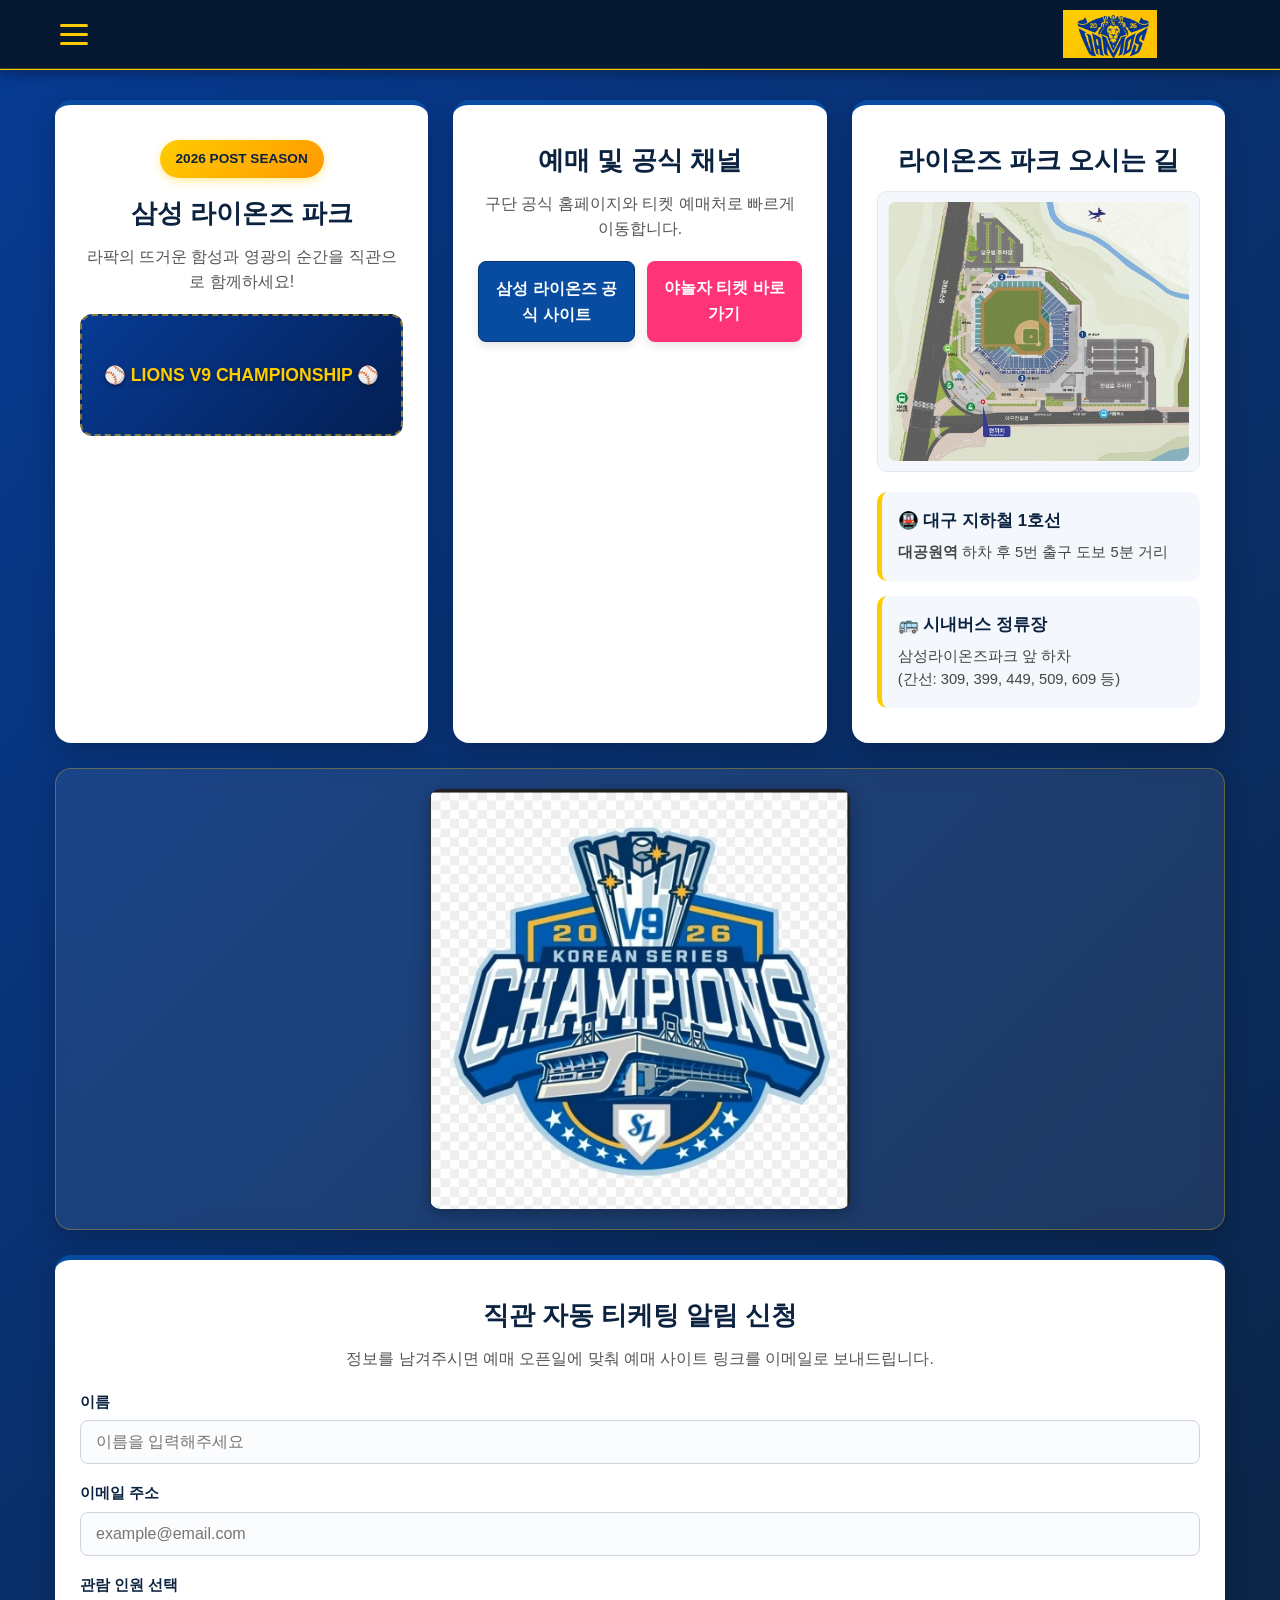
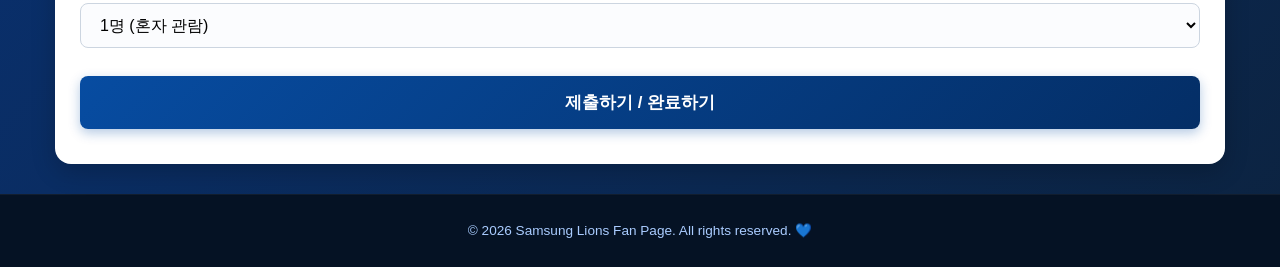
==== 랜딩페이지 과제/index.html @ 4745cace "first commit" ====
<!DOCTYPE html>
<html lang="ko">
<head>
    <meta charset="UTF-8">
    <meta name="viewport" content="width=device-width, initial-scale=1.0">
    <title>2026 삼성 라이온즈 파크 직관 티켓팅 알림</title>
    <link rel="stylesheet" href="style.css">
</head>
<body>

    <!-- 헤더 및 햄버거 메뉴 영역 -->
    <header class="header">
        <div class="header-container">
            <!-- 햄버거 메뉴 (체크박스 해킹 기법) -->
            <input type="checkbox" id="menu-toggle" class="menu-toggle">
            <label for="menu-toggle" class="hamburger">
                <span></span>
                <span></span>
                <span></span>
            </label>
            
            <!-- 헤더 로고 이미지 영역 -->
            <div class="header-logo-wrap">
                <a href="#card1">
                    <img src="images/logo1.png" alt="삼성 라이온즈 로고" class="header-img">
                </a>
            </div>

            <!-- 네비게이션 메뉴 -->
            <nav class="nav-menu">
                <ul>
                    <li><a href="#card1">우승 엠블럼</a></li>
                    <li><a href="#card2">예매 링크</a></li>
                    <li><a href="#card3">오시는 길</a></li>
                    <li><a href="#apply">알림 신청</a></li>
                </ul>
            </nav>
        </div>
    </header>

    <!-- 메인 컨텐츠 영역 -->
    <main class="main-container">
        
        <!-- 첫 번째 카드: 우승 엠블럼 및 홍보 -->
        <section id="card1" class="card-section">
            <article class="content-card">
                <div class="emblem-badge">2026 POST SEASON</div>
                <h2>삼성 라이온즈 파크</h2>
                <p>라팍의 뜨거운 함성과 영광의 순간을 직관으로 함께하세요!</p>
                <div class="card-image-placeholder">
                    <span>⚾ LIONS V9 CHAMPIONSHIP ⚾</span>
                </div>
            </article>
        </section>

        <!-- 두 번째 카드: 공식 사이트 및 야놀자 링크 -->
        <section id="card2" class="card-section">
            <article class="content-card">
                <h2>예매 및 공식 채널</h2>
                <p>구단 공식 홈페이지와 티켓 예매처로 빠르게 이동합니다.</p>
                <div class="link-button-group">
                    <a href="https://www.samsunglions.com" target="_blank" class="btn-link samsung-btn">삼성 라이온즈 공식 사이트</a>
                    <a href="https://www.yanolja.com" target="_blank" class="btn-link yanolja-btn">야놀자 티켓 바로가기</a>
                </div>
            </article>
        </section>

        <!-- 세 번째 카드: 오시는 길 (지도 이미지 추가) -->
        <section id="card3" class="card-section">
            <article class="content-card">
                <h2>라이온즈 파크 오시는 길</h2>
                
                <!-- 첨부하신 지도 이미지 추가 -->
                <div class="map-image-wrap">
                    <img src="images/map.png" alt="삼성 라이온즈 파크 약도 및 위치" class="location-map-img">
                </div>

                <div class="directions-info">
                    <div class="direction-item">
                        <h3>🚇 대구 지하철 1호선</h3>
                        <p><strong>대공원역</strong> 하차 후 5번 출구 도보 5분 거리</p>
                    </div>
                    <div class="direction-item">
                        <h3>🚌 시내버스 정류장</h3>
                        <p>삼성라이온즈파크 앞 하차<br>(간선: 309, 399, 449, 509, 609 등)</p>
                    </div>
                </div>
            </article>
        </section>

        <!-- 중간 삽입 배너 섹션 -->
        <section class="banner-section">
            <div class="banner-card">
                <img src="images/logo2.png" alt="2026 KOREAN SERIES CHAMPIONS V9 엠블럼" class="middle-banner-img">
            </div>
        </section>

        <!-- 네 번째 섹션: 티케팅 알림 정보 입력 폼 -->
        <section id="apply" class="card-section form-section">
            <article class="content-card">
                <h2>직관 자동 티케팅 알림 신청</h2>
                <p>정보를 남겨주시면 예매 오픈일에 맞춰 예매 사이트 링크를 이메일로 보내드립니다.</p>
                
                <form class="ticket-form" onsubmit="event.preventDefault(); alert('티케팅 알림 신청이 완료되었습니다! 💙');">
                    <div class="form-group">
                        <label for="name">이름</label>
                        <input type="text" id="name" name="name" placeholder="이름을 입력해주세요" required>
                    </div>

                    <div class="form-group">
                        <label for="email">이메일 주소</label>
                        <input type="email" id="email" name="email" placeholder="example@email.com" required>
                    </div>

                    <div class="form-group">
                        <label for="headcount">관람 인원 선택</label>
                        <select id="headcount" name="headcount">
                            <option value="1">1명 (혼자 관람)</option>
                            <option value="2">2명 (더블)</option>
                            <option value="multi">다수인원 (3명 이상)</option>
                        </select>
                    </div>

                    <button type="submit" class="submit-btn">제출하기 / 완료하기</button>
                </form>
            </article>
        </section>

    </main>

    <!-- 푸터 영역 -->
    <footer class="footer">
        <p>&copy; 2026 Samsung Lions Fan Page. All rights reserved. 💙</p>
    </footer>

</body>
</html>
---- 랜딩페이지 과제/style.css ----
/* 전역 스타일 초기화 및 라이온즈 컬러 콘셉트 설정 */
* {
    box-sizing: border-box;
    margin: 0;
    padding: 0;
}

body {
    font-family: 'Apple SD Gothic Neo', 'Malgun Gothic', sans-serif;
    background: linear-gradient(135deg, #073b94 0%, #0c2340 100%);
    color: #333;
    line-height: 1.6;
    min-height: 100vh;
}

/* 상단 고정 헤더 & 햄버거 메뉴 */
.header {
    position: sticky;
    top: 0;
    left: 0;
    width: 100%;
    background-color: #071930;
    color: #fff;
    z-index: 1000;
    box-shadow: 0 4px 12px rgba(0,0,0,0.3);
    border-bottom: 2px solid #ffcc00;
}

.header-container {
    display: flex;
    justify-content: space-between;
    align-items: center;
    max-width: 1200px;
    margin: 0 auto;
    padding: 10px 20px;
}

/* 헤더 이미지 스타일 */
.header-logo-wrap {
    display: flex;
    align-items: center;
    width: min(220px, calc(100vw - 100px));
    height: 48px;
}

.header-logo-wrap a {
    display: block;
    width: 100%;
    height: 100%;
}

.header-img {
    width: 100%;
    height: 100%;
    display: block;
    object-fit: contain;
}

/* 햄버거 버튼 숨김 체크박스 */
.menu-toggle {
    display: none;
}

/* 햄버거 아이콘 디자인 */
.hamburger {
    display: flex;
    flex-direction: column;
    justify-content: space-between;
    width: 28px;
    height: 21px;
    cursor: pointer;
}

.hamburger span {
    display: block;
    height: 3px;
    width: 100%;
    background-color: #ffcc00;
    border-radius: 2px;
    transition: 0.3s;
}

/* 네비게이션 메뉴 스타일 (모바일 드롭다운 형식) */
.nav-menu {
    position: absolute;
    top: 100%;
    left: 0;
    width: 100%;
    background-color: #071930;
    max-height: 0;
    overflow: hidden;
    transition: max-height 0.3s ease-in-out;
    border-bottom: 1px solid rgba(255,204,0,0.2);
}

.nav-menu ul {
    list-style: none;
    padding: 0;
}

.nav-menu li a {
    display: block;
    padding: 15px 20px;
    color: #fff;
    text-decoration: none;
    border-top: 1px solid rgba(255,255,255,0.1);
    transition: background 0.2s, color 0.2s;
    font-weight: 600;
}

.nav-menu li a:hover {
    background-color: #0c3275;
    color: #ffcc00;
}

.menu-toggle:checked ~ .nav-menu {
    max-height: 250px;
}

/* 메인 컨테이너 (반응형 그리드 적용) */
.main-container {
    max-width: 1200px;
    margin: 30px auto;
    padding: 0 15px;
    
    /* 기본 모바일 환경: 1개씩 세로 정렬 */
    display: flex;
    flex-direction: column;
    gap: 25px;
}

/* 카드 섹션 공통 스타일 */
.card-section {
    width: 100%;
    margin-bottom: 0; /* flex gap으로 대체 */
}

.content-card {
    background: #ffffff;
    border-radius: 16px;
    padding: 35px 25px;
    box-shadow: 0 8px 25px rgba(0,0,0,0.2);
    text-align: center;
    border-top: 5px solid #074CA1;
    height: 100%;
}

.content-card h2 {
    font-size: 1.6rem;
    color: #0c2340;
    margin-bottom: 10px;
    font-weight: 800;
}

.content-card p {
    color: #555;
    font-size: 0.98rem;
    margin-bottom: 20px;
}

/* 첫 번째 카드 내부 요소 */
.emblem-badge {
    display: inline-block;
    background: linear-gradient(135deg, #ffcc00 0%, #ff9900 100%);
    color: #0c2340;
    font-weight: 900;
    padding: 8px 16px;
    border-radius: 20px;
    font-size: 0.85rem;
    margin-bottom: 15px;
    box-shadow: 0 3px 10px rgba(255,204,0,0.4);
}

.card-image-placeholder {
    background: linear-gradient(135deg, #073b94 0%, #041f54 100%);
    color: #ffcc00;
    padding: 45px 20px;
    border-radius: 12px;
    font-weight: bold;
    font-size: 1.1rem;
    margin-top: 15px;
    border: 2px dashed rgba(255,204,0,0.5);
    text-shadow: 0 2px 4px rgba(0,0,0,0.4);
}

/* 두 번째 카드 버튼 그룹 */
.link-button-group {
    display: flex;
    flex-direction: column;
    gap: 12px;
}

.btn-link {
    display: block;
    padding: 14px;
    border-radius: 8px;
    text-decoration: none;
    font-weight: bold;
    font-size: 1rem;
    transition: transform 0.2s, opacity 0.2s;
    box-shadow: 0 4px 10px rgba(0,0,0,0.1);
}

.samsung-btn {
    background-color: #074CA1;
    color: #fff;
    border: 1px solid #053370;
}

.yanolja-btn {
    background-color: #ff3478;
    color: #fff;
}

.btn-link:hover {
    transform: translateY(-2px);
    opacity: 0.95;
}

/* 세 번째 카드 오시는 길 및 지도 이미지 스타일 */
.map-image-wrap {
    margin-bottom: 20px;
    background: #f4f7fc;
    padding: 10px;
    border-radius: 10px;
    border: 1px solid #e1e8f0;
}

.location-map-img {
    width: 100%;
    height: auto;
    display: block;
    border-radius: 8px;
}

.directions-info {
    display: flex;
    flex-direction: column;
    gap: 15px;
    text-align: left;
}

.direction-item {
    background-color: #f4f7fc;
    padding: 16px;
    border-radius: 10px;
    border-left: 5px solid #ffcc00;
}

.direction-item h3 {
    font-size: 1.05rem;
    color: #0c2340;
    margin-bottom: 6px;
}

.direction-item p {
    margin-bottom: 0;
    font-size: 0.92rem;
    color: #444;
}

/* 중간 배너 섹션 */
.banner-section {
    width: 100%;
}

.banner-card {
    background: rgba(255, 255, 255, 0.08);
    backdrop-filter: blur(10px);
    border: 1px solid rgba(255, 204, 0, 0.3);
    border-radius: 16px;
    padding: 20px;
    text-align: center;
    box-shadow: 0 8px 25px rgba(0,0,0,0.2);
}

.middle-banner-img {
    width: 100%;
    height: auto;
    max-width: 420px;
    max-height: 420px;
    display: block;
    margin: 0 auto;
    border-radius: 10px;
    filter: drop-shadow(0 4px 8px rgba(0,0,0,0.3));
}

/* 네 번째 섹션: 폼 스타일 */
.ticket-form {
    text-align: left;
}

.form-group {
    margin-bottom: 18px;
}

.form-group label {
    display: block;
    font-size: 0.92rem;
    font-weight: bold;
    color: #0c2340;
    margin-bottom: 6px;
}

.form-group input,
.form-group select {
    width: 100%;
    padding: 12px 15px;
    border: 1.5px solid #ccd5e0;
    border-radius: 8px;
    font-size: 1rem;
    background-color: #fbfcfe;
    transition: border-color 0.2s;
}

.form-group input:focus,
.form-group select:focus {
    outline: none;
    border-color: #074CA1;
    background-color: #fff;
    box-shadow: 0 0 0 3px rgba(7,76,161,0.1);
}

.submit-btn {
    width: 100%;
    background: linear-gradient(135deg, #074CA1 0%, #042e66 100%);
    color: white;
    border: none;
    padding: 15px;
    font-size: 1.05rem;
    font-weight: bold;
    border-radius: 8px;
    cursor: pointer;
    transition: transform 0.2s, opacity 0.2s;
    margin-top: 10px;
    box-shadow: 0 4px 12px rgba(7,76,161,0.3);
}

.submit-btn:hover {
    transform: translateY(-2px);
    opacity: 0.95;
}

/* 푸터 */
.footer {
    text-align: center;
    padding: 25px;
    color: #aaccff;
    font-size: 0.85rem;
    background-color: #051224;
    border-top: 1px solid rgba(255,255,255,0.05);
}

/* ==================================================
   미디어 쿼리: 태블릿 & PC 반응형 그리드 시스템
   ================================================== */

/* 태블릿 화면 (768px 이상 ~ 1023px 이하): 2개씩 배치 */
@media (min-width: 768px) {
    .main-container {
        display: grid;
        grid-template-columns: repeat(2, 1fr);
        gap: 20px;
    }
    
    /* 배너 섹션과 폼 섹션은 전체 너비(2칸 모두 차지)를 쓰도록 설정 */
    .banner-section,
    .form-section {
        grid-column: span 2;
    }

    .link-button-group {
        flex-direction: row;
    }
    
    .btn-link {
        flex: 1;
    }
}

/* PC 화면 (1024px 이상): 3개씩 배치 */
@media (min-width: 1024px) {
    .main-container {
        grid-template-columns: repeat(3, 1fr);
        gap: 25px;
    }
    
    /* 카드1, 카드2, 카드3이 각각 3열의 1칸씩 차지 */
    #card1, #card2, #card3 {
        grid-column: span 1;
    }

    /* 배너 섹션과 폼 섹션은 전체 3열을 모두 차지하도록 설정 */
    .banner-section,
    .form-section {
        grid-column: span 3;
    }
}
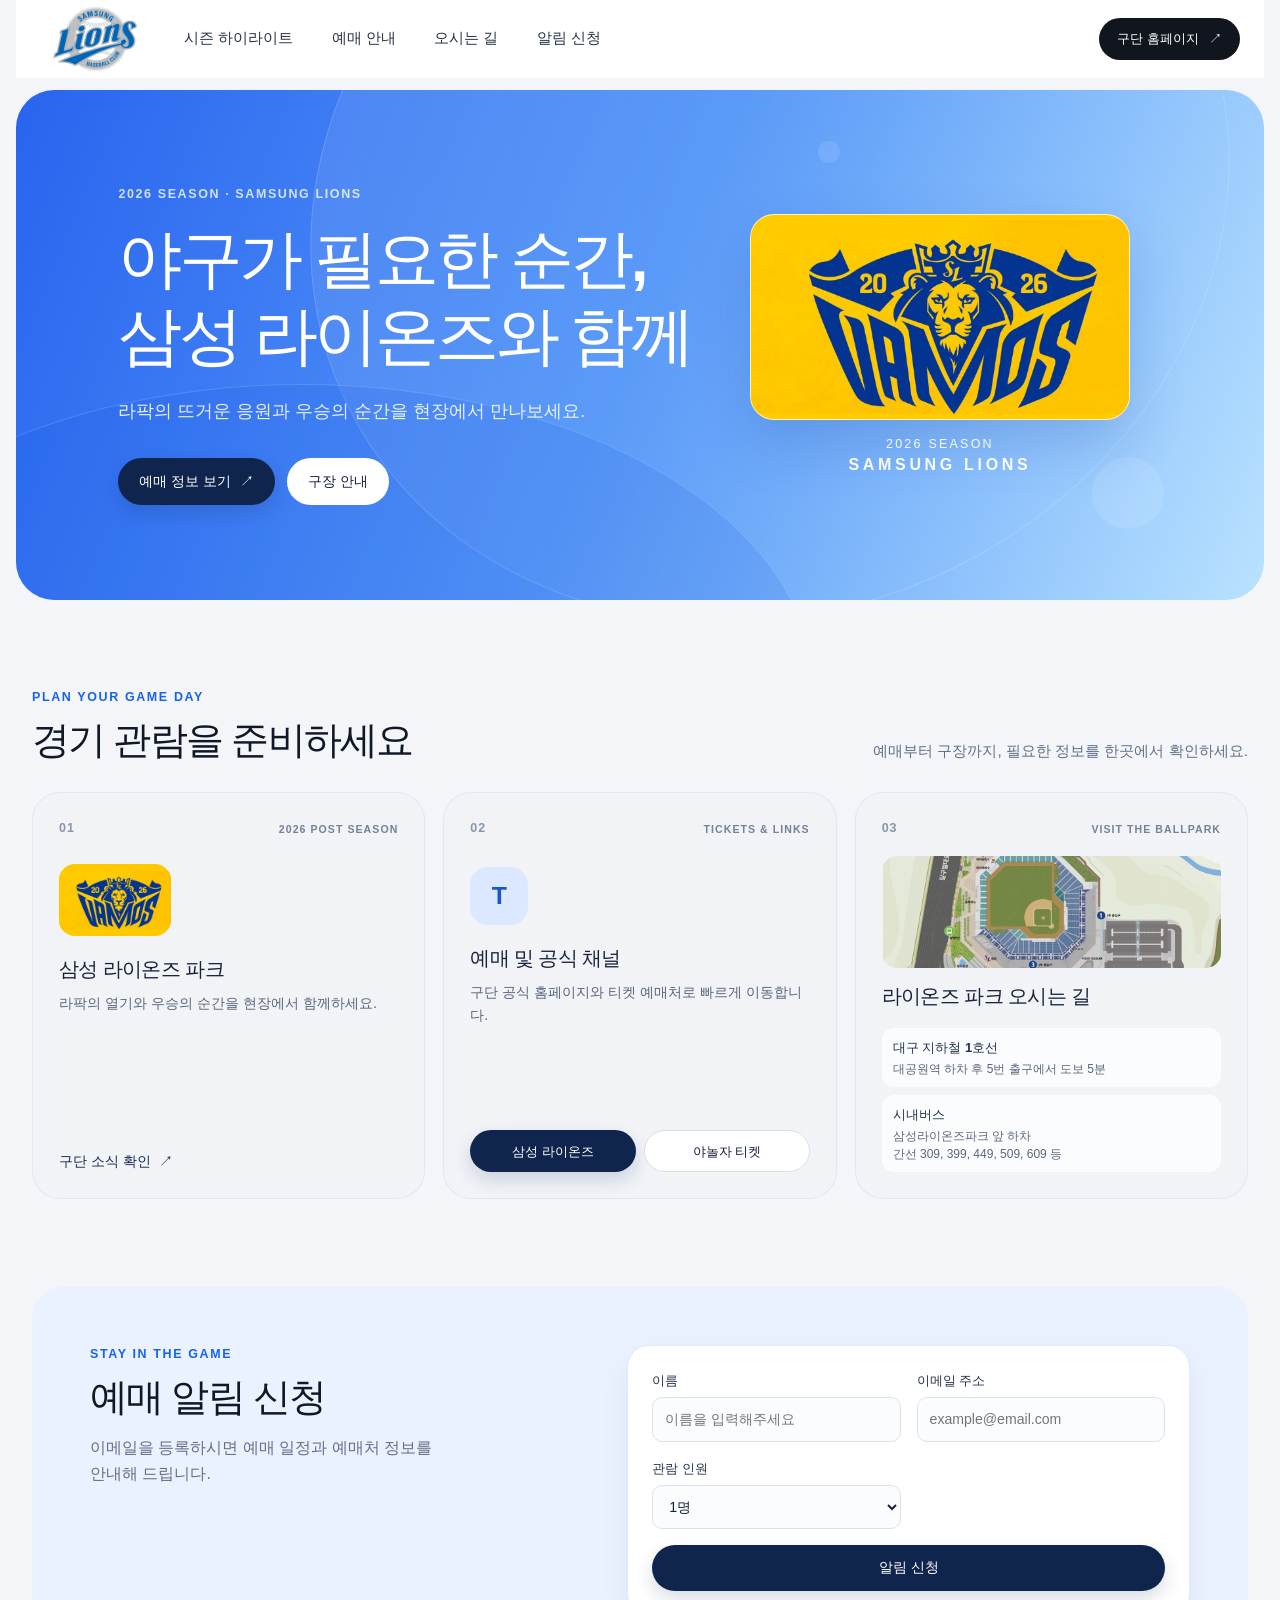
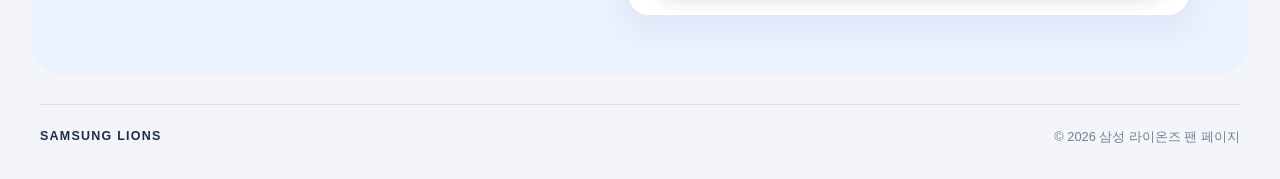
==== commit f9a6b029: "Refresh Lions landing page design Co-authored-by: Copilot <223556219+Copilot@users.noreply.github.co" ====
--- a/랜딩페이지 과제/index.html
+++ b/랜딩페이지 과제/index.html
@@ -3,135 +3,150 @@
 <head>
     <meta charset="UTF-8">
     <meta name="viewport" content="width=device-width, initial-scale=1.0">
-    <title>2026 삼성 라이온즈 파크 직관 티켓팅 알림</title>
+    <meta name="theme-color" content="#f5f7fb">
+    <title>2026 삼성 라이온즈 티켓 예매 안내</title>
     <link rel="stylesheet" href="style.css">
 </head>
 <body>
+    <div class="page-shell">
+        <header class="header">
+            <div class="header-container">
+                <a class="header-logo-wrap" href="#home" aria-label="삼성 라이온즈 페이지 홈">
+                    <img src="images/header-logo.png" alt="삼성 라이온즈" class="header-img">
+                </a>
 
-    <!-- 헤더 및 햄버거 메뉴 영역 -->
-    <header class="header">
-        <div class="header-container">
-            <!-- 햄버거 메뉴 (체크박스 해킹 기법) -->
-            <input type="checkbox" id="menu-toggle" class="menu-toggle">
-            <label for="menu-toggle" class="hamburger">
-                <span></span>
-                <span></span>
-                <span></span>
-            </label>
-            
-            <!-- 헤더 로고 이미지 영역 -->
-            <div class="header-logo-wrap">
-                <a href="#card1">
-                    <img src="images/logo1.png" alt="삼성 라이온즈 로고" class="header-img">
+                <input type="checkbox" id="menu-toggle" class="menu-toggle">
+                <label for="menu-toggle" class="hamburger" aria-label="메뉴 열기">
+                    <span></span>
+                    <span></span>
+                    <span></span>
+                </label>
+
+                <nav class="nav-menu" aria-label="주요 메뉴">
+                    <a href="#highlights">시즌 하이라이트</a>
+                    <a href="#tickets">예매 안내</a>
+                    <a href="#directions">오시는 길</a>
+                    <a href="#apply">알림 신청</a>
+                </nav>
+                <a class="header-cta" href="https://www.samsunglions.com" target="_blank" rel="noopener noreferrer">
+                    구단 홈페이지 <span aria-hidden="true">↗</span>
                 </a>
             </div>
+        </header>
 
-            <!-- 네비게이션 메뉴 -->
-            <nav class="nav-menu">
-                <ul>
-                    <li><a href="#card1">우승 엠블럼</a></li>
-                    <li><a href="#card2">예매 링크</a></li>
-                    <li><a href="#card3">오시는 길</a></li>
-                    <li><a href="#apply">알림 신청</a></li>
-                </ul>
-            </nav>
-        </div>
-    </header>
+        <main>
+            <section class="hero-section" id="home">
+                <div class="hero-copy">
+                    <p class="hero-eyebrow">2026 SEASON · SAMSUNG LIONS</p>
+                    <h1>야구가 필요한 순간,<br>삼성 라이온즈와 함께</h1>
+                    <p class="hero-description">라팍의 뜨거운 응원과 우승의 순간을 현장에서 만나보세요.</p>
+                    <div class="hero-actions">
+                        <a class="button button-primary" href="#tickets">예매 정보 보기 <span aria-hidden="true">↗</span></a>
+                        <a class="button button-light" href="#directions">구장 안내</a>
+                    </div>
+                </div>
+                <div class="hero-art">
+                    <div class="hero-image-frame">
+                        <img src="images/logo1.png" alt="2026 삼성 라이온즈 로고">
+                    </div>
+                    <p>2026 SEASON<br><strong>SAMSUNG LIONS</strong></p>
+                </div>
+                <span class="hero-orb hero-orb-one" aria-hidden="true"></span>
+                <span class="hero-orb hero-orb-two" aria-hidden="true"></span>
+            </section>
 
-    <!-- 메인 컨텐츠 영역 -->
-    <main class="main-container">
-        
-        <!-- 첫 번째 카드: 우승 엠블럼 및 홍보 -->
-        <section id="card1" class="card-section">
-            <article class="content-card">
-                <div class="emblem-badge">2026 POST SEASON</div>
-                <h2>삼성 라이온즈 파크</h2>
-                <p>라팍의 뜨거운 함성과 영광의 순간을 직관으로 함께하세요!</p>
-                <div class="card-image-placeholder">
-                    <span>⚾ LIONS V9 CHAMPIONSHIP ⚾</span>
-                </div>
-            </article>
-        </section>
-
-        <!-- 두 번째 카드: 공식 사이트 및 야놀자 링크 -->
-        <section id="card2" class="card-section">
-            <article class="content-card">
-                <h2>예매 및 공식 채널</h2>
-                <p>구단 공식 홈페이지와 티켓 예매처로 빠르게 이동합니다.</p>
-                <div class="link-button-group">
-                    <a href="https://www.samsunglions.com" target="_blank" class="btn-link samsung-btn">삼성 라이온즈 공식 사이트</a>
-                    <a href="https://www.yanolja.com" target="_blank" class="btn-link yanolja-btn">야놀자 티켓 바로가기</a>
-                </div>
-            </article>
-        </section>
-
-        <!-- 세 번째 카드: 오시는 길 (지도 이미지 추가) -->
-        <section id="card3" class="card-section">
-            <article class="content-card">
-                <h2>라이온즈 파크 오시는 길</h2>
-                
-                <!-- 첨부하신 지도 이미지 추가 -->
-                <div class="map-image-wrap">
-                    <img src="images/map.png" alt="삼성 라이온즈 파크 약도 및 위치" class="location-map-img">
+            <section class="feature-section" aria-labelledby="feature-title">
+                <div class="section-heading">
+                    <div>
+                        <p class="section-kicker">PLAN YOUR GAME DAY</p>
+                        <h2 id="feature-title">경기 관람을 준비하세요</h2>
+                    </div>
+                    <p class="section-description">예매부터 구장까지, 필요한 정보를 한곳에서 확인하세요.</p>
                 </div>
 
-                <div class="directions-info">
-                    <div class="direction-item">
-                        <h3>🚇 대구 지하철 1호선</h3>
-                        <p><strong>대공원역</strong> 하차 후 5번 출구 도보 5분 거리</p>
-                    </div>
-                    <div class="direction-item">
-                        <h3>🚌 시내버스 정류장</h3>
-                        <p>삼성라이온즈파크 앞 하차<br>(간선: 309, 399, 449, 509, 609 등)</p>
-                    </div>
+                <div class="cards-row">
+                    <article class="feature-card" id="highlights">
+                        <div class="feature-card-top">
+                            <span class="card-index">01</span>
+                            <span class="card-label">2026 POST SEASON</span>
+                        </div>
+                        <div class="feature-logo">
+                            <img src="images/logo1.png" alt="삼성 라이온즈 로고">
+                        </div>
+                        <h3>삼성 라이온즈 파크</h3>
+                        <p>라팍의 열기와 우승의 순간을 현장에서 함께하세요.</p>
+                        <a class="text-link" href="https://www.samsunglions.com" target="_blank" rel="noopener noreferrer">
+                            구단 소식 확인 <span aria-hidden="true">↗</span>
+                        </a>
+                    </article>
+
+                    <article class="feature-card ticket-card" id="tickets">
+                        <div class="feature-card-top">
+                            <span class="card-index">02</span>
+                            <span class="card-label">TICKETS & LINKS</span>
+                        </div>
+                        <div class="card-symbol" aria-hidden="true">T</div>
+                        <h3>예매 및 공식 채널</h3>
+                        <p>구단 공식 홈페이지와 티켓 예매처로 빠르게 이동합니다.</p>
+                        <div class="link-button-group">
+                            <a class="button button-primary" href="https://www.samsunglions.com" target="_blank" rel="noopener noreferrer">삼성 라이온즈</a>
+                            <a class="button button-outline" href="https://www.yanolja.com" target="_blank" rel="noopener noreferrer">야놀자 티켓</a>
+                        </div>
+                    </article>
+
+                    <article class="feature-card directions-card" id="directions">
+                        <div class="feature-card-top">
+                            <span class="card-index">03</span>
+                            <span class="card-label">VISIT THE BALLPARK</span>
+                        </div>
+                        <img src="images/map.png" alt="삼성 라이온즈 파크 약도" class="location-map-img">
+                        <h3>라이온즈 파크 오시는 길</h3>
+                        <div class="directions-info">
+                            <div class="direction-item">
+                                <h4>대구 지하철 1호선</h4>
+                                <p><strong>대공원역</strong> 하차 후 5번 출구에서 도보 5분</p>
+                            </div>
+                            <div class="direction-item">
+                                <h4>시내버스</h4>
+                                <p>삼성라이온즈파크 앞 하차<br>간선 309, 399, 449, 509, 609 등</p>
+                            </div>
+                        </div>
+                    </article>
                 </div>
-            </article>
-        </section>
+            </section>
 
-        <!-- 중간 삽입 배너 섹션 -->
-        <section class="banner-section">
-            <div class="banner-card">
-                <img src="images/logo2.png" alt="2026 KOREAN SERIES CHAMPIONS V9 엠블럼" class="middle-banner-img">
-            </div>
-        </section>
-
-        <!-- 네 번째 섹션: 티케팅 알림 정보 입력 폼 -->
-        <section id="apply" class="card-section form-section">
-            <article class="content-card">
-                <h2>직관 자동 티케팅 알림 신청</h2>
-                <p>정보를 남겨주시면 예매 오픈일에 맞춰 예매 사이트 링크를 이메일로 보내드립니다.</p>
-                
-                <form class="ticket-form" onsubmit="event.preventDefault(); alert('티케팅 알림 신청이 완료되었습니다! 💙');">
+            <section class="apply-section" id="apply">
+                <div class="apply-copy">
+                    <p class="section-kicker">STAY IN THE GAME</p>
+                    <h2>예매 알림 신청</h2>
+                    <p>이메일을 등록하시면 예매 일정과 예매처 정보를 안내해 드립니다.</p>
+                </div>
+                <form class="ticket-form" onsubmit="event.preventDefault(); alert('예매 알림 신청이 완료되었습니다.');">
                     <div class="form-group">
                         <label for="name">이름</label>
                         <input type="text" id="name" name="name" placeholder="이름을 입력해주세요" required>
                     </div>
-
                     <div class="form-group">
                         <label for="email">이메일 주소</label>
                         <input type="email" id="email" name="email" placeholder="example@email.com" required>
                     </div>
-
                     <div class="form-group">
-                        <label for="headcount">관람 인원 선택</label>
+                        <label for="headcount">관람 인원</label>
                         <select id="headcount" name="headcount">
-                            <option value="1">1명 (혼자 관람)</option>
-                            <option value="2">2명 (더블)</option>
-                            <option value="multi">다수인원 (3명 이상)</option>
+                            <option value="1">1명</option>
+                            <option value="2">2명</option>
+                            <option value="multi">3명 이상</option>
                         </select>
                     </div>
+                    <button type="submit" class="button button-primary submit-btn">알림 신청</button>
+                </form>
+            </section>
+        </main>
 
-                    <button type="submit" class="submit-btn">제출하기 / 완료하기</button>
-                </form>
-            </article>
-        </section>
-
-    </main>
-
-    <!-- 푸터 영역 -->
-    <footer class="footer">
-        <p>&copy; 2026 Samsung Lions Fan Page. All rights reserved. 💙</p>
-    </footer>
-
+        <footer class="footer">
+            <a href="#home" class="footer-brand">SAMSUNG LIONS</a>
+            <p>&copy; 2026 삼성 라이온즈 팬 페이지</p>
+        </footer>
+    </div>
 </body>
-</html>+</html>
--- a/랜딩페이지 과제/style.css
+++ b/랜딩페이지 과제/style.css
@@ -1,398 +1,820 @@
-/* 전역 스타일 초기화 및 라이온즈 컬러 콘셉트 설정 */
 * {
     box-sizing: border-box;
     margin: 0;
     padding: 0;
 }
 
+:root {
+    color-scheme: light;
+    font-family: Pretendard, 'Noto Sans KR', 'Apple SD Gothic Neo', 'Malgun Gothic', sans-serif;
+    color: #101b32;
+    background: #f3f5f9;
+    font-synthesis: none;
+    text-rendering: optimizeLegibility;
+    -webkit-font-smoothing: antialiased;
+    --navy: #10254d;
+    --blue: #1763e9;
+    --cyan: #31c4f3;
+    --muted: #627087;
+}
+
+html {
+    scroll-behavior: smooth;
+}
+
 body {
-    font-family: 'Apple SD Gothic Neo', 'Malgun Gothic', sans-serif;
-    background: linear-gradient(135deg, #073b94 0%, #0c2340 100%);
-    color: #333;
+    min-width: 320px;
     line-height: 1.6;
-    min-height: 100vh;
-}
-
-/* 상단 고정 헤더 & 햄버거 메뉴 */
+}
+
+a {
+    color: inherit;
+}
+
+.page-shell {
+    width: min(100% - 32px, 1600px);
+    margin: 0 auto;
+    padding-bottom: 24px;
+}
+
 .header {
     position: sticky;
     top: 0;
-    left: 0;
-    width: 100%;
-    background-color: #071930;
-    color: #fff;
-    z-index: 1000;
-    box-shadow: 0 4px 12px rgba(0,0,0,0.3);
-    border-bottom: 2px solid #ffcc00;
+    z-index: 10;
+    background: rgba(255, 255, 255, 0.96);
+    backdrop-filter: blur(14px);
 }
 
 .header-container {
     display: flex;
-    justify-content: space-between;
     align-items: center;
-    max-width: 1200px;
+    gap: 34px;
+    width: min(100% - 48px, 1380px);
+    min-height: 78px;
     margin: 0 auto;
-    padding: 10px 20px;
-}
-
-/* 헤더 이미지 스타일 */
+}
+
 .header-logo-wrap {
-    display: flex;
-    align-items: center;
-    width: min(220px, calc(100vw - 100px));
-    height: 48px;
-}
-
-.header-logo-wrap a {
+    display: block;
+    flex: 0 0 110px;
+    height: 68px;
+}
+
+.header-img {
     display: block;
     width: 100%;
     height: 100%;
-}
-
-.header-img {
+    object-fit: contain;
+}
+
+.nav-menu {
+    display: flex;
+    align-items: center;
+    gap: clamp(18px, 3vw, 48px);
+    margin-right: auto;
+}
+
+.nav-menu a {
+    color: #27344a;
+    font-size: 0.93rem;
+    font-weight: 650;
+    text-decoration: none;
+    transition: color 0.2s ease;
+}
+
+.nav-menu a:hover,
+.text-link:hover {
+    color: var(--blue);
+}
+
+.header-cta {
+    display: inline-flex;
+    align-items: center;
+    gap: 10px;
+    padding: 10px 18px;
+    border-radius: 999px;
+    background: #11151e;
+    color: #fff;
+    font-size: 0.84rem;
+    font-weight: 650;
+    text-decoration: none;
+    white-space: nowrap;
+}
+
+.menu-toggle,
+.hamburger {
+    display: none;
+}
+
+main {
+    display: grid;
+    gap: 88px;
+    padding-top: 12px;
+}
+
+.hero-section {
+    position: relative;
+    display: grid;
+    grid-template-columns: 1.15fr 0.85fr;
+    align-items: center;
+    min-height: 510px;
+    overflow: hidden;
+    padding: clamp(44px, 7vw, 100px) clamp(28px, 8vw, 120px);
+    border-radius: 38px;
+    isolation: isolate;
+    background: linear-gradient(112deg, #2864ef 0%, #5698f8 50%, #b9e2ff 100%);
+    color: #fff;
+}
+
+.hero-section::before,
+.hero-section::after {
+    position: absolute;
+    z-index: -1;
+    border: 1px solid rgba(255, 255, 255, 0.15);
+    border-radius: 50%;
+    content: "";
+}
+
+.hero-section::before {
+    top: -58%;
+    right: 2%;
+    width: 75%;
+    height: 160%;
+    transform: rotate(-24deg);
+    background: linear-gradient(130deg, rgba(255,255,255,0.12), transparent 58%);
+}
+
+.hero-section::after {
+    right: 36%;
+    bottom: -78%;
+    width: 82%;
+    height: 120%;
+    background: rgba(23, 86, 222, 0.12);
+}
+
+.hero-copy {
+    position: relative;
+    z-index: 1;
+    max-width: 660px;
+}
+
+.hero-eyebrow,
+.section-kicker {
+    margin-bottom: 16px;
+    font-size: 0.78rem;
+    font-weight: 750;
+    letter-spacing: 0.13em;
+}
+
+.hero-eyebrow {
+    color: rgba(255,255,255,0.78);
+}
+
+.hero-copy h1 {
+    max-width: 700px;
+    font-size: clamp(2.2rem, 5vw, 4.25rem);
+    font-weight: 780;
+    letter-spacing: -0.055em;
+    line-height: 1.2;
+}
+
+.hero-description {
+    margin-top: 22px;
+    color: rgba(255,255,255,0.88);
+    font-size: clamp(0.98rem, 1.4vw, 1.16rem);
+}
+
+.hero-actions {
+    display: flex;
+    flex-wrap: wrap;
+    gap: 12px;
+    margin-top: 32px;
+}
+
+.button {
+    display: inline-flex;
+    min-height: 46px;
+    align-items: center;
+    justify-content: center;
+    gap: 9px;
+    padding: 11px 20px;
+    border: 1px solid transparent;
+    border-radius: 999px;
+    font: inherit;
+    font-size: 0.9rem;
+    font-weight: 700;
+    text-align: center;
+    text-decoration: none;
+    cursor: pointer;
+    transition: transform 0.2s ease, box-shadow 0.2s ease, background 0.2s ease;
+}
+
+.button:hover {
+    transform: translateY(-2px);
+}
+
+.button-primary {
+    background: var(--navy);
+    color: #fff;
+    box-shadow: 0 8px 18px rgba(13, 37, 88, 0.16);
+}
+
+.button-primary:hover {
+    background: #0a1d3e;
+}
+
+.button-light {
+    background: #fff;
+    color: #17233b;
+}
+
+.button-outline {
+    border-color: #d9e0ec;
+    background: #fff;
+    color: #15213a;
+}
+
+.hero-art {
+    position: relative;
+    z-index: 1;
+    justify-self: center;
+    width: min(100%, 380px);
+    text-align: center;
+}
+
+.hero-image-frame {
+    display: grid;
+    width: min(100%, 400px);
+    aspect-ratio: 1.85;
+    place-items: center;
+    margin: 0 auto 15px;
+    overflow: hidden;
+    border: 1px solid rgba(255,255,255,0.72);
+    border-radius: 24px;
+    background: #ffcc00;
+    box-shadow: 0 24px 55px rgba(21, 64, 162, 0.2);
+}
+
+.hero-image-frame img {
     width: 100%;
     height: 100%;
+    object-fit: contain;
+}
+
+.hero-art p {
+    color: rgba(255,255,255,0.94);
+    font-size: 0.78rem;
+    letter-spacing: 0.18em;
+    line-height: 1.45;
+}
+
+.hero-art strong {
+    font-size: 1rem;
+    letter-spacing: 0.23em;
+}
+
+.hero-orb {
+    position: absolute;
+    z-index: -1;
     display: block;
+    border-radius: 50%;
+    background: rgba(255,255,255,0.1);
+}
+
+.hero-orb-one {
+    top: 10%;
+    right: 34%;
+    width: 22px;
+    height: 22px;
+}
+
+.hero-orb-two {
+    right: 8%;
+    bottom: 14%;
+    width: 72px;
+    height: 72px;
+}
+
+.feature-section {
+    width: min(100% - 32px, 1240px);
+    margin: 0 auto;
+}
+
+.section-heading {
+    display: flex;
+    align-items: end;
+    justify-content: space-between;
+    gap: 24px;
+    margin-bottom: 28px;
+}
+
+.section-kicker {
+    margin-bottom: 8px;
+    color: var(--blue);
+}
+
+.section-heading h2,
+.apply-copy h2 {
+    color: #101827;
+    font-size: clamp(1.7rem, 3vw, 2.45rem);
+    font-weight: 760;
+    letter-spacing: -0.045em;
+    line-height: 1.25;
+}
+
+.section-description {
+    color: var(--muted);
+    font-size: 0.96rem;
+}
+
+.cards-row {
+    display: grid;
+    grid-template-columns: repeat(3, minmax(0, 1fr));
+    gap: 18px;
+}
+
+.feature-card {
+    display: flex;
+    min-width: 0;
+    min-height: 330px;
+    flex-direction: column;
+    align-items: flex-start;
+    padding: 26px;
+    border: 1px solid rgba(222, 228, 238, 0.75);
+    border-radius: 28px;
+    background: #f1f3f7;
+    transition: transform 0.22s ease, box-shadow 0.22s ease;
+}
+
+.feature-card:hover {
+    transform: translateY(-4px);
+    box-shadow: 0 18px 38px rgba(22, 38, 67, 0.09);
+}
+
+.feature-card-top {
+    display: flex;
+    width: 100%;
+    align-items: center;
+    justify-content: space-between;
+    gap: 12px;
+}
+
+.card-index {
+    color: #8995a8;
+    font-size: 0.78rem;
+    font-weight: 750;
+    letter-spacing: 0.08em;
+}
+
+.card-label {
+    color: #748198;
+    font-size: 0.66rem;
+    font-weight: 750;
+    letter-spacing: 0.1em;
+    text-align: right;
+}
+
+.feature-logo {
+    display: grid;
+    width: 112px;
+    height: 72px;
+    place-items: center;
+    margin: 25px 0 14px;
+    overflow: hidden;
+    border-radius: 16px;
+    background: #ffc900;
+}
+
+.feature-logo img {
+    width: 100%;
+    height: 100%;
     object-fit: contain;
 }
 
-/* 햄버거 버튼 숨김 체크박스 */
-.menu-toggle {
-    display: none;
-}
-
-/* 햄버거 아이콘 디자인 */
-.hamburger {
+.card-symbol {
+    display: grid;
+    width: 58px;
+    height: 58px;
+    place-items: center;
+    margin: 28px 0 14px;
+    border-radius: 18px;
+    background: #dce8ff;
+    color: #1757ce;
+    font-size: 1.55rem;
+    font-weight: 800;
+}
+
+.feature-card h3 {
+    margin: 4px 0 7px;
+    color: #17233a;
+    font-size: 1.22rem;
+    font-weight: 740;
+    letter-spacing: -0.03em;
+}
+
+.feature-card > p {
+    color: #59667b;
+    font-size: 0.9rem;
+}
+
+.text-link {
+    display: inline-flex;
+    align-items: center;
+    gap: 8px;
+    margin-top: auto;
+    padding-top: 22px;
+    color: #172b50;
+    font-size: 0.88rem;
+    font-weight: 700;
+    text-decoration: none;
+}
+
+.ticket-card .link-button-group {
     display: flex;
-    flex-direction: column;
-    justify-content: space-between;
-    width: 28px;
-    height: 21px;
-    cursor: pointer;
-}
-
-.hamburger span {
+    width: 100%;
+    flex-wrap: wrap;
+    gap: 8px;
+    margin-top: auto;
+    padding-top: 20px;
+}
+
+.ticket-card .button {
+    flex: 1 1 120px;
+    min-height: 42px;
+    padding: 9px 13px;
+    font-size: 0.82rem;
+}
+
+.directions-card {
+    gap: 0;
+}
+
+.location-map-img {
     display: block;
-    height: 3px;
     width: 100%;
-    background-color: #ffcc00;
-    border-radius: 2px;
-    transition: 0.3s;
-}
-
-/* 네비게이션 메뉴 스타일 (모바일 드롭다운 형식) */
-.nav-menu {
-    position: absolute;
-    top: 100%;
-    left: 0;
+    height: 112px;
+    margin: 17px 0 10px;
+    border-radius: 15px;
+    object-fit: cover;
+}
+
+.directions-card h3 {
+    margin-top: 3px;
+}
+
+.directions-info {
+    display: grid;
     width: 100%;
-    background-color: #071930;
-    max-height: 0;
+    gap: 8px;
+    margin-top: 9px;
+}
+
+.direction-item {
+    padding: 9px 11px;
+    border-radius: 12px;
+    background: rgba(255,255,255,0.76);
+}
+
+.direction-item h4 {
+    margin-bottom: 2px;
+    color: #24334d;
+    font-size: 0.82rem;
+}
+
+.direction-item p {
+    color: #59667b;
+    font-size: 0.75rem;
+    line-height: 1.5;
+}
+
+.apply-section {
+    position: relative;
+    display: grid;
+    grid-template-columns: 0.9fr 1.1fr;
+    gap: clamp(28px, 6vw, 84px);
+    width: min(100% - 32px, 1240px);
+    margin: 0 auto;
+    padding: clamp(28px, 5vw, 58px);
     overflow: hidden;
-    transition: max-height 0.3s ease-in-out;
-    border-bottom: 1px solid rgba(255,204,0,0.2);
-}
-
-.nav-menu ul {
-    list-style: none;
-    padding: 0;
-}
-
-.nav-menu li a {
-    display: block;
-    padding: 15px 20px;
-    color: #fff;
-    text-decoration: none;
-    border-top: 1px solid rgba(255,255,255,0.1);
-    transition: background 0.2s, color 0.2s;
-    font-weight: 600;
-}
-
-.nav-menu li a:hover {
-    background-color: #0c3275;
-    color: #ffcc00;
-}
-
-.menu-toggle:checked ~ .nav-menu {
-    max-height: 250px;
-}
-
-/* 메인 컨테이너 (반응형 그리드 적용) */
-.main-container {
-    max-width: 1200px;
-    margin: 30px auto;
-    padding: 0 15px;
-    
-    /* 기본 모바일 환경: 1개씩 세로 정렬 */
-    display: flex;
-    flex-direction: column;
-    gap: 25px;
-}
-
-/* 카드 섹션 공통 스타일 */
-.card-section {
-    width: 100%;
-    margin-bottom: 0; /* flex gap으로 대체 */
-}
-
-.content-card {
-    background: #ffffff;
-    border-radius: 16px;
-    padding: 35px 25px;
-    box-shadow: 0 8px 25px rgba(0,0,0,0.2);
-    text-align: center;
-    border-top: 5px solid #074CA1;
-    height: 100%;
-}
-
-.content-card h2 {
-    font-size: 1.6rem;
-    color: #0c2340;
-    margin-bottom: 10px;
-    font-weight: 800;
-}
-
-.content-card p {
-    color: #555;
-    font-size: 0.98rem;
-    margin-bottom: 20px;
-}
-
-/* 첫 번째 카드 내부 요소 */
-.emblem-badge {
-    display: inline-block;
-    background: linear-gradient(135deg, #ffcc00 0%, #ff9900 100%);
-    color: #0c2340;
-    font-weight: 900;
-    padding: 8px 16px;
-    border-radius: 20px;
-    font-size: 0.85rem;
-    margin-bottom: 15px;
-    box-shadow: 0 3px 10px rgba(255,204,0,0.4);
-}
-
-.card-image-placeholder {
-    background: linear-gradient(135deg, #073b94 0%, #041f54 100%);
-    color: #ffcc00;
-    padding: 45px 20px;
-    border-radius: 12px;
-    font-weight: bold;
-    font-size: 1.1rem;
-    margin-top: 15px;
-    border: 2px dashed rgba(255,204,0,0.5);
-    text-shadow: 0 2px 4px rgba(0,0,0,0.4);
-}
-
-/* 두 번째 카드 버튼 그룹 */
-.link-button-group {
-    display: flex;
-    flex-direction: column;
-    gap: 12px;
-}
-
-.btn-link {
-    display: block;
-    padding: 14px;
-    border-radius: 8px;
-    text-decoration: none;
-    font-weight: bold;
-    font-size: 1rem;
-    transition: transform 0.2s, opacity 0.2s;
-    box-shadow: 0 4px 10px rgba(0,0,0,0.1);
-}
-
-.samsung-btn {
-    background-color: #074CA1;
-    color: #fff;
-    border: 1px solid #053370;
-}
-
-.yanolja-btn {
-    background-color: #ff3478;
-    color: #fff;
-}
-
-.btn-link:hover {
-    transform: translateY(-2px);
-    opacity: 0.95;
-}
-
-/* 세 번째 카드 오시는 길 및 지도 이미지 스타일 */
-.map-image-wrap {
-    margin-bottom: 20px;
-    background: #f4f7fc;
-    padding: 10px;
-    border-radius: 10px;
-    border: 1px solid #e1e8f0;
-}
-
-.location-map-img {
-    width: 100%;
-    height: auto;
-    display: block;
-    border-radius: 8px;
-}
-
-.directions-info {
-    display: flex;
-    flex-direction: column;
-    gap: 15px;
-    text-align: left;
-}
-
-.direction-item {
-    background-color: #f4f7fc;
-    padding: 16px;
-    border-radius: 10px;
-    border-left: 5px solid #ffcc00;
-}
-
-.direction-item h3 {
-    font-size: 1.05rem;
-    color: #0c2340;
-    margin-bottom: 6px;
-}
-
-.direction-item p {
-    margin-bottom: 0;
-    font-size: 0.92rem;
-    color: #444;
-}
-
-/* 중간 배너 섹션 */
-.banner-section {
-    width: 100%;
-}
-
-.banner-card {
-    background: rgba(255, 255, 255, 0.08);
-    backdrop-filter: blur(10px);
-    border: 1px solid rgba(255, 204, 0, 0.3);
-    border-radius: 16px;
-    padding: 20px;
-    text-align: center;
-    box-shadow: 0 8px 25px rgba(0,0,0,0.2);
-}
-
-.middle-banner-img {
-    width: 100%;
-    height: auto;
-    max-width: 420px;
-    max-height: 420px;
-    display: block;
-    margin: 0 auto;
-    border-radius: 10px;
-    filter: drop-shadow(0 4px 8px rgba(0,0,0,0.3));
-}
-
-/* 네 번째 섹션: 폼 스타일 */
+    border-radius: 30px;
+    background: #eaf1ff;
+}
+
+.apply-copy {
+    position: relative;
+    min-height: 250px;
+}
+
+.apply-copy > p:last-of-type {
+    max-width: 360px;
+    margin-top: 14px;
+    color: var(--muted);
+}
+
 .ticket-form {
-    text-align: left;
+    display: grid;
+    grid-template-columns: repeat(2, minmax(0, 1fr));
+    align-content: center;
+    gap: 16px;
+    padding: 24px;
+    border: 1px solid rgba(221, 229, 244, 0.8);
+    border-radius: 22px;
+    background: #fff;
+    box-shadow: 0 12px 32px rgba(25, 52, 103, 0.06);
 }
 
 .form-group {
-    margin-bottom: 18px;
+    min-width: 0;
 }
 
 .form-group label {
     display: block;
-    font-size: 0.92rem;
-    font-weight: bold;
-    color: #0c2340;
     margin-bottom: 6px;
+    color: #24334d;
+    font-size: 0.82rem;
+    font-weight: 700;
 }
 
 .form-group input,
 .form-group select {
     width: 100%;
-    padding: 12px 15px;
-    border: 1.5px solid #ccd5e0;
-    border-radius: 8px;
-    font-size: 1rem;
-    background-color: #fbfcfe;
-    transition: border-color 0.2s;
+    min-height: 44px;
+    padding: 10px 12px;
+    border: 1px solid #dce2ec;
+    border-radius: 10px;
+    background: #fbfcfe;
+    color: #18243a;
+    font: inherit;
+    font-size: 0.88rem;
 }
 
 .form-group input:focus,
 .form-group select:focus {
-    outline: none;
-    border-color: #074CA1;
-    background-color: #fff;
-    box-shadow: 0 0 0 3px rgba(7,76,161,0.1);
+    outline: 3px solid rgba(23, 99, 233, 0.14);
+    border-color: #5b8ef0;
 }
 
 .submit-btn {
     width: 100%;
-    background: linear-gradient(135deg, #074CA1 0%, #042e66 100%);
-    color: white;
-    border: none;
-    padding: 15px;
-    font-size: 1.05rem;
-    font-weight: bold;
-    border-radius: 8px;
-    cursor: pointer;
-    transition: transform 0.2s, opacity 0.2s;
-    margin-top: 10px;
-    box-shadow: 0 4px 12px rgba(7,76,161,0.3);
-}
-
-.submit-btn:hover {
-    transform: translateY(-2px);
-    opacity: 0.95;
-}
-
-/* 푸터 */
+    grid-column: 1 / -1;
+    border: 0;
+}
+
 .footer {
-    text-align: center;
-    padding: 25px;
-    color: #aaccff;
-    font-size: 0.85rem;
-    background-color: #051224;
-    border-top: 1px solid rgba(255,255,255,0.05);
-}
-
-/* ==================================================
-   미디어 쿼리: 태블릿 & PC 반응형 그리드 시스템
-   ================================================== */
-
-/* 태블릿 화면 (768px 이상 ~ 1023px 이하): 2개씩 배치 */
-@media (min-width: 768px) {
-    .main-container {
-        display: grid;
-        grid-template-columns: repeat(2, 1fr);
+    display: flex;
+    align-items: center;
+    justify-content: space-between;
+    gap: 20px;
+    width: min(100% - 48px, 1240px);
+    margin: 30px auto 0;
+    padding: 22px 0 8px;
+    border-top: 1px solid #dce2eb;
+    color: #718096;
+    font-size: 0.8rem;
+}
+
+.footer-brand {
+    color: #1c2d4d;
+    font-size: 0.78rem;
+    font-weight: 800;
+    letter-spacing: 0.1em;
+    text-decoration: none;
+}
+
+@media (max-width: 900px) {
+    .header-container {
         gap: 20px;
     }
-    
-    /* 배너 섹션과 폼 섹션은 전체 너비(2칸 모두 차지)를 쓰도록 설정 */
-    .banner-section,
-    .form-section {
-        grid-column: span 2;
-    }
-
-    .link-button-group {
-        flex-direction: row;
-    }
-    
-    .btn-link {
-        flex: 1;
-    }
-}
-
-/* PC 화면 (1024px 이상): 3개씩 배치 */
-@media (min-width: 1024px) {
-    .main-container {
-        grid-template-columns: repeat(3, 1fr);
-        gap: 25px;
-    }
-    
-    /* 카드1, 카드2, 카드3이 각각 3열의 1칸씩 차지 */
-    #card1, #card2, #card3 {
-        grid-column: span 1;
-    }
-
-    /* 배너 섹션과 폼 섹션은 전체 3열을 모두 차지하도록 설정 */
-    .banner-section,
-    .form-section {
-        grid-column: span 3;
-    }
-}+
+    .header-logo-wrap {
+        flex-basis: 96px;
+    }
+
+    .nav-menu {
+        gap: 18px;
+    }
+
+    .nav-menu a {
+        font-size: 0.82rem;
+    }
+
+    .hero-section {
+        min-height: 440px;
+        grid-template-columns: 1.2fr 0.8fr;
+        padding-inline: 6vw;
+    }
+
+    .feature-card {
+        padding: 21px;
+    }
+
+    .apply-section {
+        gap: 24px;
+    }
+}
+
+@media (max-width: 680px) {
+    .page-shell {
+        width: min(100% - 20px, 1600px);
+        padding-bottom: 12px;
+    }
+
+    .header-container {
+        position: relative;
+        width: calc(100% - 32px);
+        min-height: 66px;
+        gap: 12px;
+    }
+
+    .header-logo-wrap {
+        flex-basis: 84px;
+        height: 58px;
+        margin-right: auto;
+    }
+
+    .header-cta {
+        padding: 9px 13px;
+        font-size: 0.76rem;
+    }
+
+    .hamburger {
+        display: flex;
+        width: 24px;
+        height: 19px;
+        flex-direction: column;
+        justify-content: space-between;
+        padding: 1px 0;
+        cursor: pointer;
+    }
+
+    .hamburger span {
+        display: block;
+        width: 100%;
+        height: 2px;
+        border-radius: 2px;
+        background: #18243a;
+    }
+
+    .nav-menu {
+        position: absolute;
+        top: calc(100% - 1px);
+        right: -16px;
+        left: -16px;
+        display: none;
+        align-items: stretch;
+        gap: 0;
+        padding: 8px 16px 14px;
+        border-top: 1px solid #edf0f5;
+        background: #fff;
+        box-shadow: 0 12px 18px rgba(20, 35, 60, 0.08);
+    }
+
+    .nav-menu a {
+        padding: 12px 5px;
+        border-bottom: 1px solid #eef1f5;
+        font-size: 0.9rem;
+    }
+
+    .menu-toggle:checked ~ .nav-menu {
+        display: flex;
+        flex-direction: column;
+    }
+
+    main {
+        gap: 58px;
+        padding-top: 8px;
+    }
+
+    .hero-section {
+        grid-template-columns: 1fr;
+        min-height: auto;
+        gap: 26px;
+        padding: 43px 25px 34px;
+        border-radius: 27px;
+    }
+
+    .hero-copy h1 {
+        font-size: clamp(2.05rem, 9vw, 3.2rem);
+    }
+
+    .hero-description {
+        max-width: 420px;
+        margin-top: 15px;
+        font-size: 0.94rem;
+    }
+
+    .hero-actions {
+        gap: 9px;
+        margin-top: 22px;
+    }
+
+    .button {
+        min-height: 43px;
+        padding: 10px 16px;
+        font-size: 0.84rem;
+    }
+
+    .hero-art {
+        display: flex;
+        width: 100%;
+        align-items: center;
+        justify-content: center;
+        gap: 16px;
+        text-align: left;
+    }
+
+    .hero-image-frame {
+        width: min(58vw, 250px);
+        margin: 0;
+        border-radius: 18px;
+    }
+
+    .hero-art p {
+        font-size: 0.65rem;
+    }
+
+    .hero-art strong {
+        font-size: 0.82rem;
+    }
+
+    .feature-section,
+    .apply-section {
+        width: calc(100% - 16px);
+    }
+
+    .section-heading {
+        display: block;
+        margin-bottom: 20px;
+    }
+
+    .section-heading h2,
+    .apply-copy h2 {
+        font-size: 1.8rem;
+    }
+
+    .section-description {
+        margin-top: 8px;
+        font-size: 0.88rem;
+    }
+
+    .cards-row {
+        grid-template-columns: 1fr;
+        gap: 12px;
+    }
+
+    .feature-card {
+        min-height: 290px;
+        padding: 22px;
+        border-radius: 23px;
+    }
+
+    .directions-card {
+        min-height: auto;
+    }
+
+    .location-map-img {
+        height: 155px;
+    }
+
+    .apply-section {
+        grid-template-columns: 1fr;
+        gap: 20px;
+        padding: 25px 18px 18px;
+        border-radius: 24px;
+    }
+
+    .apply-copy {
+        min-height: 160px;
+    }
+
+    .ticket-form {
+        grid-template-columns: 1fr;
+        gap: 12px;
+        padding: 18px;
+        border-radius: 17px;
+    }
+
+    .submit-btn {
+        grid-column: auto;
+    }
+
+    .footer {
+        width: calc(100% - 20px);
+        align-items: flex-start;
+        flex-direction: column;
+        gap: 8px;
+        margin-top: 20px;
+    }
+}
+
+@media (prefers-reduced-motion: reduce) {
+    html {
+        scroll-behavior: auto;
+    }
+
+    *,
+    *::before,
+    *::after {
+        transition-duration: 0.01ms !important;
+    }
+}
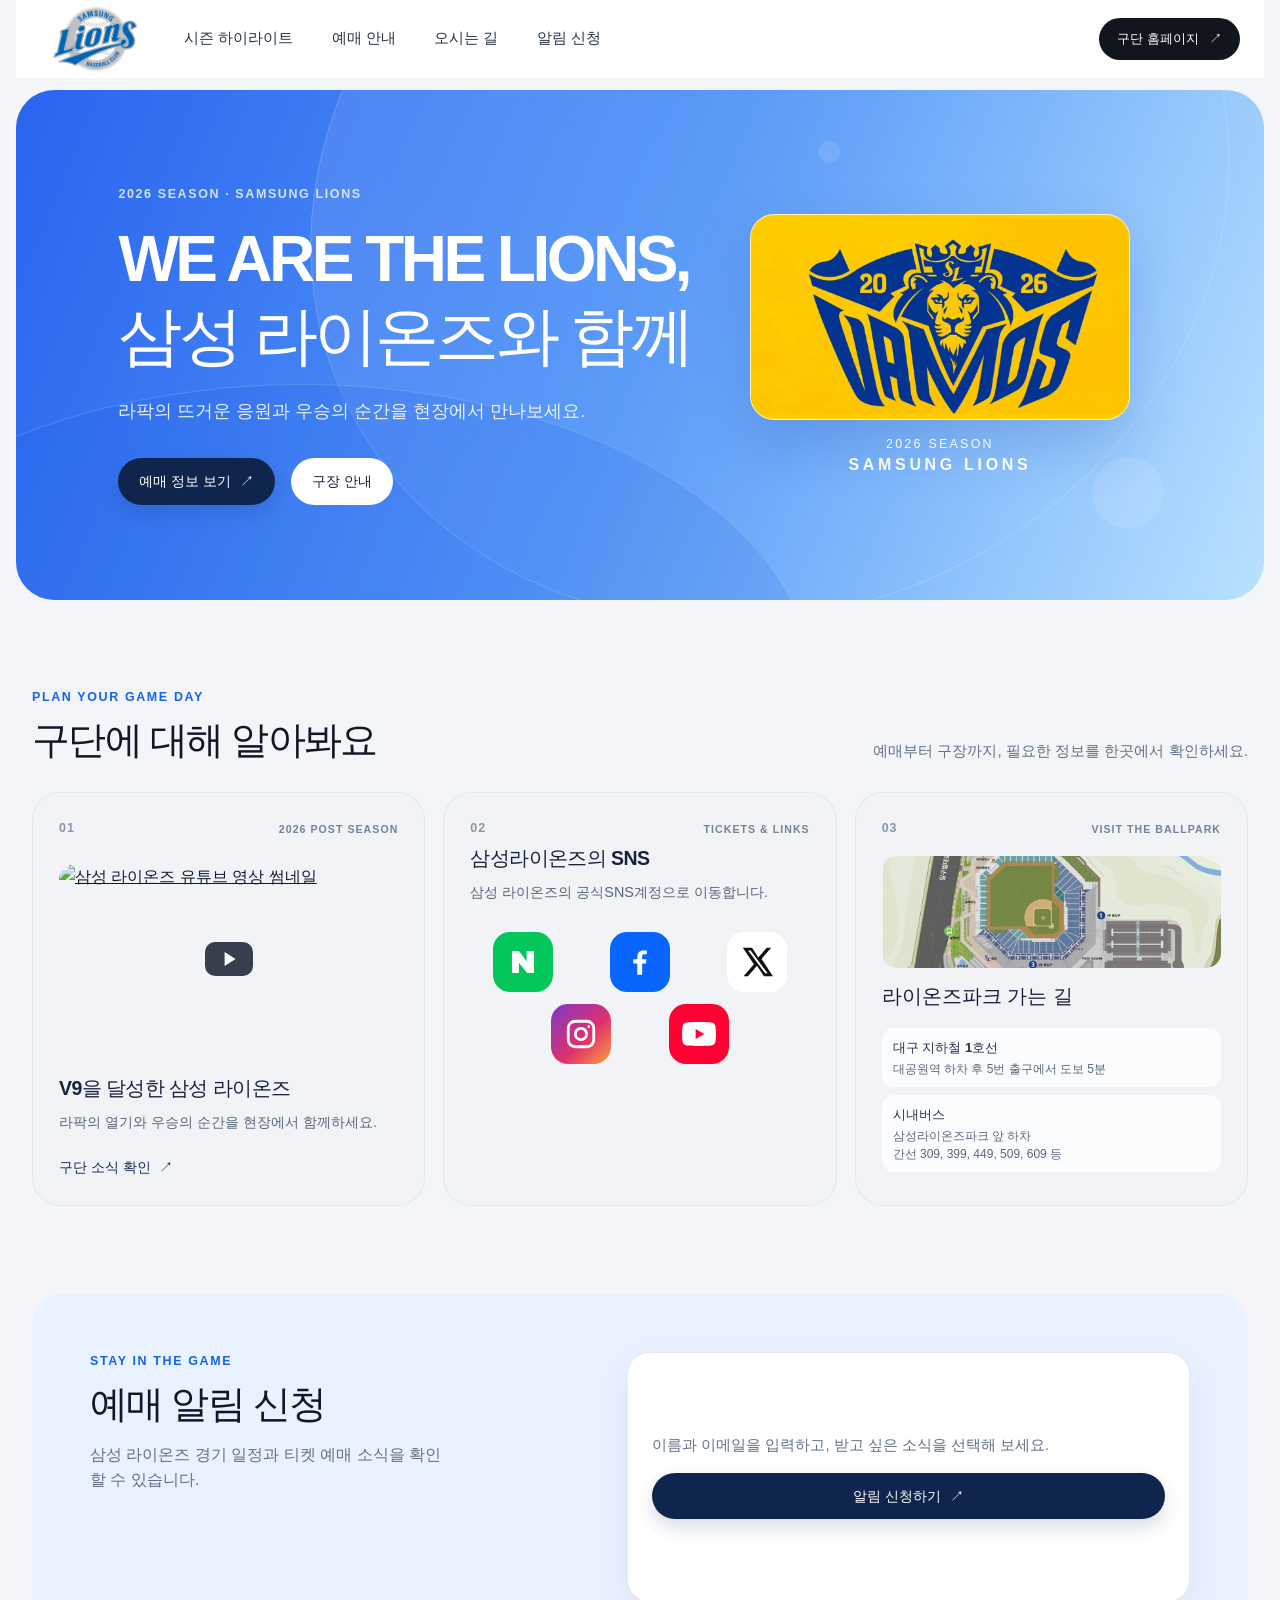
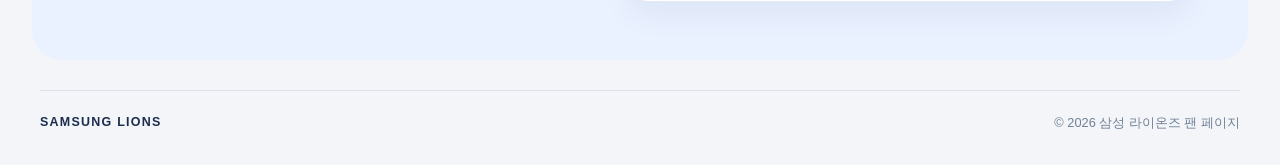
==== commit bada0342: "feat: add responsive Lions info pages and map chooser Co-authored-by: Copilot <223556219+Copilot@use" ====
--- a/랜딩페이지 과제/index.html
+++ b/랜딩페이지 과제/index.html
@@ -1,152 +1,494 @@
-<!DOCTYPE html>
+<!doctype html>
 <html lang="ko">
-<head>
-    <meta charset="UTF-8">
-    <meta name="viewport" content="width=device-width, initial-scale=1.0">
-    <meta name="theme-color" content="#f5f7fb">
+  <head>
+    <meta charset="UTF-8" />
+    <meta name="viewport" content="width=device-width, initial-scale=1.0" />
+    <meta name="theme-color" content="#f5f7fb" />
     <title>2026 삼성 라이온즈 티켓 예매 안내</title>
-    <link rel="stylesheet" href="style.css">
-</head>
-<body>
+    <link rel="stylesheet" href="style.css" />
+    <link rel="stylesheet" href="notification.css" />
+  </head>
+  <body>
     <div class="page-shell">
-        <header class="header">
-            <div class="header-container">
-                <a class="header-logo-wrap" href="#home" aria-label="삼성 라이온즈 페이지 홈">
-                    <img src="images/header-logo.png" alt="삼성 라이온즈" class="header-img">
+      <header class="header landing-header">
+        <div class="header-container">
+          <a
+            class="header-logo-wrap"
+            href="#home"
+            aria-label="삼성 라이온즈 페이지 홈"
+          >
+            <img
+              src="images/header-logo.png"
+              alt="삼성 라이온즈"
+              class="header-img"
+            />
+          </a>
+
+          <input type="checkbox" id="menu-toggle" class="menu-toggle" />
+          <label for="menu-toggle" class="hamburger" aria-label="메뉴 열기">
+            <span></span>
+            <span></span>
+            <span></span>
+          </label>
+
+          <nav class="nav-menu" aria-label="주요 메뉴">
+            <a
+              href="https://www.youtube.com/watch?v=x0roIbfOvQA&amp;list=PLkXXwsF-ojWxRLoCPwugNkr9w2nGDt0zK"
+              target="_blank"
+              rel="noopener noreferrer"
+              >시즌 하이라이트</a
+            >
+            <a
+              href="ticket-guide.html"
+              target="_blank"
+              rel="noopener noreferrer"
+              >예매 안내</a
+            >
+            <a href="directions.html">오시는 길</a>
+            <a class="notification-dialog-trigger" href="#apply">알림 신청</a>
+          </nav>
+          <a
+            class="header-cta"
+            href="https://www.samsunglions.com"
+            target="_blank"
+            rel="noopener noreferrer"
+          >
+            구단 홈페이지 <span aria-hidden="true">↗</span>
+          </a>
+        </div>
+      </header>
+
+      <main>
+        <section class="hero-section" id="home">
+          <div class="hero-copy">
+            <p class="hero-eyebrow">2026 SEASON · SAMSUNG LIONS</p>
+            <h1>WE ARE THE LIONS,<br />삼성 라이온즈와 함께</h1>
+            <p class="hero-description">
+              라팍의 뜨거운 응원과 우승의 순간을 현장에서 만나보세요.
+            </p>
+            <div class="hero-actions">
+              <a
+                class="button button-primary"
+                href="https://nol.yanolja.com/ticket/genre/sports"
+                target="_blank"
+                rel="noopener noreferrer"
+                >예매 정보 보기 <span aria-hidden="true">↗</span></a
+              >
+              <a
+                class="button button-light"
+                href="https://www.samsunglions.com/"
+                target="_blank"
+                rel="noopener noreferrer"
+                >구장 안내</a
+              >
+            </div>
+          </div>
+          <div class="hero-art">
+            <div class="hero-image-frame">
+              <img src="images/logo1.png" alt="2026 삼성 라이온즈 로고" />
+            </div>
+            <p>2026 SEASON<br /><strong>SAMSUNG LIONS</strong></p>
+          </div>
+          <span class="hero-orb hero-orb-one" aria-hidden="true"></span>
+          <span class="hero-orb hero-orb-two" aria-hidden="true"></span>
+        </section>
+
+        <section class="feature-section" aria-labelledby="feature-title">
+          <div class="section-heading">
+            <div>
+              <p class="section-kicker">PLAN YOUR GAME DAY</p>
+              <h2 id="feature-title">구단에 대해 알아봐요</h2>
+            </div>
+            <p class="section-description">
+              예매부터 구장까지, 필요한 정보를 한곳에서 확인하세요.
+            </p>
+          </div>
+
+          <div class="cards-row">
+            <article class="feature-card" id="highlights">
+              <div class="feature-card-top">
+                <span class="card-index">01</span>
+                <span class="card-label">2026 POST SEASON</span>
+              </div>
+              <a
+                class="feature-video-thumbnail"
+                href="https://www.youtube.com/watch?v=p7bLBsAqP6o"
+                target="_blank"
+                rel="noopener noreferrer"
+                aria-label="삼성 라이온즈 영상 보기"
+              >
+                <img
+                  src="https://img.youtube.com/vi/p7bLBsAqP6o/hqdefault.jpg"
+                  alt="삼성 라이온즈 유튜브 영상 썸네일"
+                />
+                <span class="video-play-icon" aria-hidden="true"></span>
+              </a>
+              <h3>V9을 달성한 삼성 라이온즈</h3>
+              <p>라팍의 열기와 우승의 순간을 현장에서 함께하세요.</p>
+              <a
+                class="text-link"
+                href="https://www.samsunglions.com"
+                target="_blank"
+                rel="noopener noreferrer"
+              >
+                구단 소식 확인 <span aria-hidden="true">↗</span>
+              </a>
+            </article>
+
+            <article class="feature-card ticket-card" id="tickets">
+              <div class="feature-card-top">
+                <span class="card-index">02</span>
+                <span class="card-label">TICKETS & LINKS</span>
+              </div>
+              <h3>삼성라이온즈의 SNS</h3>
+              <p>삼성 라이온즈의 공식SNS계정으로 이동합니다.</p>
+              <div
+                class="official-social-links"
+                aria-label="삼성 라이온즈 공식 SNS"
+              >
+                <a
+                  class="social-link social-link-naver"
+                  href="https://clip.naver.com/@lionstv82?tab=all&amp;filter=all"
+                  target="_blank"
+                  rel="noopener noreferrer"
+                  aria-label="네이버 클립"
+                >
+                  <svg viewBox="0 0 20 20" aria-hidden="true">
+                    <path
+                      d="M12.15 3.5h4.35v13h-4.1L7.6 10.42v6.08H3.5v-13h4.08l4.57 6.04V3.5z"
+                    />
+                  </svg>
                 </a>
-
-                <input type="checkbox" id="menu-toggle" class="menu-toggle">
-                <label for="menu-toggle" class="hamburger" aria-label="메뉴 열기">
-                    <span></span>
-                    <span></span>
-                    <span></span>
-                </label>
-
-                <nav class="nav-menu" aria-label="주요 메뉴">
-                    <a href="#highlights">시즌 하이라이트</a>
-                    <a href="#tickets">예매 안내</a>
-                    <a href="#directions">오시는 길</a>
-                    <a href="#apply">알림 신청</a>
-                </nav>
-                <a class="header-cta" href="https://www.samsunglions.com" target="_blank" rel="noopener noreferrer">
-                    구단 홈페이지 <span aria-hidden="true">↗</span>
+                <a
+                  class="social-link social-link-facebook"
+                  href="https://www.facebook.com/snssamsunglions"
+                  target="_blank"
+                  rel="noopener noreferrer"
+                  aria-label="페이스북"
+                >
+                  <svg viewBox="0 0 24 24" aria-hidden="true">
+                    <path
+                      d="M13.5 21v-8h2.7l.4-3h-3.1V8.1c0-.9.3-1.5 1.6-1.5h1.7V3.9c-.3 0-1.3-.1-2.5-.1-2.5 0-4.2 1.5-4.2 4.3V10H7.3v3h2.8v8h3.4z"
+                    />
+                  </svg>
                 </a>
-            </div>
-        </header>
-
-        <main>
-            <section class="hero-section" id="home">
-                <div class="hero-copy">
-                    <p class="hero-eyebrow">2026 SEASON · SAMSUNG LIONS</p>
-                    <h1>야구가 필요한 순간,<br>삼성 라이온즈와 함께</h1>
-                    <p class="hero-description">라팍의 뜨거운 응원과 우승의 순간을 현장에서 만나보세요.</p>
-                    <div class="hero-actions">
-                        <a class="button button-primary" href="#tickets">예매 정보 보기 <span aria-hidden="true">↗</span></a>
-                        <a class="button button-light" href="#directions">구장 안내</a>
-                    </div>
+                <a
+                  class="social-link social-link-x"
+                  href="https://x.com/twittlions"
+                  target="_blank"
+                  rel="noopener noreferrer"
+                  aria-label="X"
+                >
+                  <svg viewBox="0 0 24 24" aria-hidden="true">
+                    <path
+                      d="M18.9 2h3.1l-6.8 7.8L23.2 22h-6.3L12 14.6 5.6 22H2.5l7.3-8.4L2 2h6.5l4.4 6.9L18.9 2zm-1.1 18h1.7L7.5 3.9H5.7L17.8 20z"
+                    />
+                  </svg>
+                </a>
+                <a
+                  class="social-link social-link-instagram"
+                  href="https://www.instagram.com/samsunglions_baseballclub/"
+                  target="_blank"
+                  rel="noopener noreferrer"
+                  aria-label="인스타그램"
+                >
+                  <svg viewBox="0 0 24 24" aria-hidden="true">
+                    <rect x="3" y="3" width="18" height="18" rx="5" />
+                    <circle cx="12" cy="12" r="4" />
+                    <circle class="instagram-dot" cx="17.5" cy="6.8" r="1" />
+                  </svg>
+                </a>
+                <a
+                  class="social-link social-link-youtube"
+                  href="https://www.youtube.com/channel/UCMWAku3a3h65QpLm63Jf2pw"
+                  target="_blank"
+                  rel="noopener noreferrer"
+                  aria-label="유튜브"
+                >
+                  <svg viewBox="0 0 24 24" aria-hidden="true">
+                    <path
+                      d="M23.5 6.2a3 3 0 0 0-2.1-2.1C19.5 3.6 12 3.6 12 3.6s-7.5 0-9.4.5A3 3 0 0 0 .5 6.2 31 31 0 0 0 0 12a31 31 0 0 0 .5 5.8 3 3 0 0 0 2.1 2.1c1.9.5 9.4.5 9.4.5s7.5 0 9.4-.5a3 3 0 0 0 2.1-2.1A31 31 0 0 0 24 12a31 31 0 0 0-.5-5.8z"
+                    />
+                    <path
+                      class="youtube-play"
+                      d="m9.6 15.6 6.2-3.6-6.2-3.6v7.2z"
+                    />
+                  </svg>
+                </a>
+              </div>
+            </article>
+
+            <article class="feature-card directions-card" id="directions">
+              <div class="feature-card-top">
+                <span class="card-index">03</span>
+                <span class="card-label">VISIT THE BALLPARK</span>
+              </div>
+              <img
+                src="images/map.png"
+                alt="삼성 라이온즈 파크 약도"
+                class="location-map-img"
+              />
+              <h3>
+                <button
+                  type="button"
+                  class="map-choice-trigger"
+                  aria-haspopup="dialog"
+                  aria-controls="map-choice-dialog"
+                >
+                  라이온즈파크 가는 길
+                </button>
+              </h3>
+              <div class="directions-info">
+                <div class="direction-item">
+                  <h4>대구 지하철 1호선</h4>
+                  <p><strong>대공원역</strong> 하차 후 5번 출구에서 도보 5분</p>
                 </div>
-                <div class="hero-art">
-                    <div class="hero-image-frame">
-                        <img src="images/logo1.png" alt="2026 삼성 라이온즈 로고">
-                    </div>
-                    <p>2026 SEASON<br><strong>SAMSUNG LIONS</strong></p>
+                <div class="direction-item">
+                  <h4>시내버스</h4>
+                  <p>
+                    삼성라이온즈파크 앞 하차<br />간선 309, 399, 449, 509, 609
+                    등
+                  </p>
                 </div>
-                <span class="hero-orb hero-orb-one" aria-hidden="true"></span>
-                <span class="hero-orb hero-orb-two" aria-hidden="true"></span>
-            </section>
-
-            <section class="feature-section" aria-labelledby="feature-title">
-                <div class="section-heading">
-                    <div>
-                        <p class="section-kicker">PLAN YOUR GAME DAY</p>
-                        <h2 id="feature-title">경기 관람을 준비하세요</h2>
-                    </div>
-                    <p class="section-description">예매부터 구장까지, 필요한 정보를 한곳에서 확인하세요.</p>
-                </div>
-
-                <div class="cards-row">
-                    <article class="feature-card" id="highlights">
-                        <div class="feature-card-top">
-                            <span class="card-index">01</span>
-                            <span class="card-label">2026 POST SEASON</span>
-                        </div>
-                        <div class="feature-logo">
-                            <img src="images/logo1.png" alt="삼성 라이온즈 로고">
-                        </div>
-                        <h3>삼성 라이온즈 파크</h3>
-                        <p>라팍의 열기와 우승의 순간을 현장에서 함께하세요.</p>
-                        <a class="text-link" href="https://www.samsunglions.com" target="_blank" rel="noopener noreferrer">
-                            구단 소식 확인 <span aria-hidden="true">↗</span>
-                        </a>
-                    </article>
-
-                    <article class="feature-card ticket-card" id="tickets">
-                        <div class="feature-card-top">
-                            <span class="card-index">02</span>
-                            <span class="card-label">TICKETS & LINKS</span>
-                        </div>
-                        <div class="card-symbol" aria-hidden="true">T</div>
-                        <h3>예매 및 공식 채널</h3>
-                        <p>구단 공식 홈페이지와 티켓 예매처로 빠르게 이동합니다.</p>
-                        <div class="link-button-group">
-                            <a class="button button-primary" href="https://www.samsunglions.com" target="_blank" rel="noopener noreferrer">삼성 라이온즈</a>
-                            <a class="button button-outline" href="https://www.yanolja.com" target="_blank" rel="noopener noreferrer">야놀자 티켓</a>
-                        </div>
-                    </article>
-
-                    <article class="feature-card directions-card" id="directions">
-                        <div class="feature-card-top">
-                            <span class="card-index">03</span>
-                            <span class="card-label">VISIT THE BALLPARK</span>
-                        </div>
-                        <img src="images/map.png" alt="삼성 라이온즈 파크 약도" class="location-map-img">
-                        <h3>라이온즈 파크 오시는 길</h3>
-                        <div class="directions-info">
-                            <div class="direction-item">
-                                <h4>대구 지하철 1호선</h4>
-                                <p><strong>대공원역</strong> 하차 후 5번 출구에서 도보 5분</p>
-                            </div>
-                            <div class="direction-item">
-                                <h4>시내버스</h4>
-                                <p>삼성라이온즈파크 앞 하차<br>간선 309, 399, 449, 509, 609 등</p>
-                            </div>
-                        </div>
-                    </article>
-                </div>
-            </section>
-
-            <section class="apply-section" id="apply">
-                <div class="apply-copy">
-                    <p class="section-kicker">STAY IN THE GAME</p>
-                    <h2>예매 알림 신청</h2>
-                    <p>이메일을 등록하시면 예매 일정과 예매처 정보를 안내해 드립니다.</p>
-                </div>
-                <form class="ticket-form" onsubmit="event.preventDefault(); alert('예매 알림 신청이 완료되었습니다.');">
-                    <div class="form-group">
-                        <label for="name">이름</label>
-                        <input type="text" id="name" name="name" placeholder="이름을 입력해주세요" required>
-                    </div>
-                    <div class="form-group">
-                        <label for="email">이메일 주소</label>
-                        <input type="email" id="email" name="email" placeholder="example@email.com" required>
-                    </div>
-                    <div class="form-group">
-                        <label for="headcount">관람 인원</label>
-                        <select id="headcount" name="headcount">
-                            <option value="1">1명</option>
-                            <option value="2">2명</option>
-                            <option value="multi">3명 이상</option>
-                        </select>
-                    </div>
-                    <button type="submit" class="button button-primary submit-btn">알림 신청</button>
-                </form>
-            </section>
-        </main>
-
-        <footer class="footer">
-            <a href="#home" class="footer-brand">SAMSUNG LIONS</a>
-            <p>&copy; 2026 삼성 라이온즈 팬 페이지</p>
-        </footer>
+              </div>
+            </article>
+          </div>
+        </section>
+
+        <dialog
+          class="map-choice-dialog"
+          id="map-choice-dialog"
+          aria-labelledby="map-choice-title"
+        >
+          <div class="map-choice-header">
+            <h2 id="map-choice-title">라이온즈파크 가는 길</h2>
+            <button
+              type="button"
+              class="map-choice-close"
+              aria-label="창 닫기"
+              data-close-map-dialog
+            >
+              &times;
+            </button>
+          </div>
+          <p>원하는 지도를 선택해 위치와 길찾기를 확인해 보세요.</p>
+          <div class="map-choice-links">
+            <label class="map-choice-option">
+              <input
+                type="radio"
+                name="map-provider"
+                value="naver"
+                checked
+              />
+              <span class="map-choice-icon naver-map-icon" aria-hidden="true">
+                <svg viewBox="0 0 48 48">
+                  <path d="M16 11h7l9 15V11h7v26h-7l-9-15v15h-7z" />
+                </svg>
+              </span>
+              <span class="map-choice-name">네이버 지도</span>
+            </label>
+            <label class="map-choice-option">
+              <input type="radio" name="map-provider" value="kakao" />
+              <span class="map-choice-icon kakao-map-icon" aria-hidden="true">
+                <svg viewBox="0 0 48 48">
+                  <path d="M24 5C14.6 5 8 11.4 8 19.4c0 6.1 4.1 11.4 10.1 13.4L24 43l5.9-10.2C35.9 30.8 40 25.5 40 19.4 40 11.4 33.4 5 24 5Z" />
+                  <path class="kakao-map-letter" d="M17 16h14v3h-5.5v9h-3v-9H17z" />
+                </svg>
+              </span>
+              <span class="map-choice-name">카카오맵</span>
+            </label>
+          </div>
+          <a
+            class="map-choice-route"
+            href="https://map.naver.com/p/search/%EC%82%BC%EC%84%B1%20%EB%9D%BC%EC%9D%B4%EC%98%A8%EC%A6%88%20%ED%8C%8C%ED%81%AC/place/19909612?c=15.00,0,0,0,dh&amp;placePath=%2Fhome%3Fbk_query%3D%EC%82%BC%EC%84%B1%20%EB%9D%BC%EC%9D%B4%EC%98%A8%EC%A6%88%20%ED%8C%8C%ED%81%AC%26entry%3Dbmp%26from%3Dmap%26fromPanelNum%3D2%26timestamp%3D202611111418%26locale%3Dko%26svcName%3Dmap_pcv5%26searchText%3D%EC%82%BC%EC%84%B1%20%EB%9D%BC%EC%9D%B4%EC%98%A8%EC%A6%88%20%ED%8C%8C%ED%81%AC"
+            target="_blank"
+            rel="noopener noreferrer"
+            aria-label="네이버 지도 길찾기"
+            >길찾기</a
+          >
+        </dialog>
+
+        <section class="apply-section" id="apply">
+          <div class="apply-copy">
+            <p class="section-kicker">STAY IN THE GAME</p>
+            <h2>예매 알림 신청</h2>
+            <p>
+              삼성 라이온즈 경기 일정과 티켓 예매 소식을 확인할 수 있습니다.
+            </p>
+          </div>
+          <div class="ticket-form apply-entry-card">
+            <p>
+              이름과 이메일을 입력하고, 받고 싶은 소식을 선택해 보세요.
+            </p>
+            <button
+              type="button"
+              class="button button-primary submit-btn"
+              data-open-notification-dialog
+            >
+              알림 신청하기 <span aria-hidden="true">↗</span>
+            </button>
+          </div>
+        </section>
+      </main>
+
+      <dialog
+        class="notification-dialog"
+        id="notification-dialog"
+        aria-labelledby="notification-dialog-title"
+      >
+        <div class="notification-dialog-header">
+          <div>
+            <p class="section-kicker">LIONS ALERT</p>
+            <h2 id="notification-dialog-title">예매 알림 신청</h2>
+          </div>
+          <button
+            type="button"
+            class="notification-dialog-close"
+            aria-label="알림 신청 창 닫기"
+            data-close-notification-dialog
+          >
+            &times;
+          </button>
+        </div>
+        <p class="notification-dialog-description">
+          경기 일정과 티켓 예매 소식을 이메일로 확인하세요.
+        </p>
+        <p class="notification-dialog-notice">
+          현재는 화면 시안 단계로, 입력한 정보가 서버에 저장되지는 않습니다.
+        </p>
+
+        <form class="notification-form" id="home-notification-form">
+          <div class="notification-form-heading">
+            <span>YOUR GAME DAY</span>
+            <strong>알림 받을 정보를 입력해 주세요</strong>
+          </div>
+
+          <div class="notification-field">
+            <label for="home-notification-name">이름</label>
+            <input
+              type="text"
+              id="home-notification-name"
+              name="name"
+              placeholder="이름을 입력해 주세요"
+              autocomplete="name"
+              required
+            />
+          </div>
+
+          <div class="notification-field">
+            <label for="home-notification-email">이메일 주소</label>
+            <input
+              type="email"
+              id="home-notification-email"
+              name="email"
+              placeholder="example@email.com"
+              autocomplete="email"
+              required
+            />
+          </div>
+
+          <fieldset class="notification-preferences">
+            <legend>받고 싶은 소식</legend>
+            <label class="notification-option">
+              <input
+                type="checkbox"
+                name="updates"
+                value="schedule"
+                checked
+              />
+              <span>경기 일정 및 구단 소식</span>
+            </label>
+            <label class="notification-option">
+              <input
+                type="checkbox"
+                name="updates"
+                value="tickets"
+                checked
+              />
+              <span>티켓 예매 일정 및 오픈 안내</span>
+            </label>
+          </fieldset>
+
+          <label class="notification-consent">
+            <input type="checkbox" name="consent" required />
+            <span>알림 안내를 위한 이메일 수집에 동의합니다.</span>
+          </label>
+
+          <button
+            type="submit"
+            class="button button-primary notification-submit"
+          >
+            알림 신청하기 <span aria-hidden="true">↗</span>
+          </button>
+          <p
+            class="notification-form-status"
+            id="home-notification-form-status"
+            role="status"
+            aria-live="polite"
+          ></p>
+        </form>
+      </dialog>
+
+      <footer class="footer">
+        <a href="#home" class="footer-brand">SAMSUNG LIONS</a>
+        <p>&copy; 2026 삼성 라이온즈 팬 페이지</p>
+      </footer>
     </div>
-</body>
+    <script>
+      const mapChoiceDialog = document.querySelector("#map-choice-dialog");
+      const mapChoiceTrigger = document.querySelector(".map-choice-trigger");
+      const mapChoiceClose = document.querySelector("[data-close-map-dialog]");
+      const mapChoiceRoute = document.querySelector(".map-choice-route");
+      const mapProviderInputs = document.querySelectorAll(
+        'input[name="map-provider"]',
+      );
+      const mapProviderLinks = {
+        naver:
+          "https://map.naver.com/p/search/%EC%82%BC%EC%84%B1%20%EB%9D%BC%EC%9D%B4%EC%98%A8%EC%A6%88%20%ED%8C%8C%ED%81%AC/place/19909612?c=15.00,0,0,0,dh&placePath=%2Fhome%3Fbk_query%3D%EC%82%BC%EC%84%B1%20%EB%9D%BC%EC%9D%B4%EC%98%A8%EC%A6%88%20%ED%8C%8C%ED%81%AC%26entry%3Dbmp%26from%3Dmap%26fromPanelNum%3D2%26timestamp%3D202611111418%26locale%3Dko%26svcName%3Dmap_pcv5%26searchText%3D%EC%82%BC%EC%84%B1%20%EB%9D%BC%EC%9D%B4%EC%98%A8%EC%A6%88%20%ED%8C%8C%ED%81%AC",
+        kakao: "https://place.map.kakao.com/12864272",
+      };
+      const notificationDialog = document.querySelector("#notification-dialog");
+      const notificationTriggers = document.querySelectorAll(
+        ".notification-dialog-trigger, [data-open-notification-dialog]",
+      );
+      const notificationDialogClose = document.querySelector(
+        "[data-close-notification-dialog]",
+      );
+      const homeNotificationForm = document.querySelector(
+        "#home-notification-form",
+      );
+      const homeNotificationStatus = document.querySelector(
+        "#home-notification-form-status",
+      );
+
+      mapChoiceTrigger.addEventListener("click", () =>
+        mapChoiceDialog.showModal(),
+      );
+      mapChoiceClose.addEventListener("click", () => mapChoiceDialog.close());
+      mapProviderInputs.forEach((input) =>
+        input.addEventListener("change", () => {
+          if (!input.checked) return;
+          mapChoiceRoute.href = mapProviderLinks[input.value];
+          mapChoiceRoute.setAttribute(
+            "aria-label",
+            `${input.value === "naver" ? "네이버 지도" : "카카오맵"} 길찾기`,
+          );
+        }),
+      );
+      notificationTriggers.forEach((trigger) =>
+        trigger.addEventListener("click", (event) => {
+          event.preventDefault();
+          notificationDialog.showModal();
+        }),
+      );
+      notificationDialogClose.addEventListener("click", () =>
+        notificationDialog.close(),
+      );
+      homeNotificationForm.addEventListener("submit", (event) => {
+        event.preventDefault();
+        homeNotificationStatus.textContent =
+          "입력 내용을 확인했습니다. 실제 알림 신청은 서버 연동 후 이용할 수 있습니다.";
+      });
+    </script>
+  </body>
 </html>
--- a/랜딩페이지 과제/style.css
+++ b/랜딩페이지 과제/style.css
@@ -187,7 +187,7 @@
 .hero-actions {
     display: flex;
     flex-wrap: wrap;
-    gap: 12px;
+    gap: 16px;
     margin-top: 32px;
 }
 
@@ -374,34 +374,135 @@
     text-align: right;
 }
 
-.feature-logo {
-    display: grid;
-    width: 112px;
-    height: 72px;
-    place-items: center;
+.feature-video-thumbnail {
+    position: relative;
+    display: block;
+    width: 100%;
+    aspect-ratio: 16 / 9;
     margin: 25px 0 14px;
     overflow: hidden;
     border-radius: 16px;
-    background: #ffc900;
-}
-
-.feature-logo img {
+}
+
+.feature-video-thumbnail img {
     width: 100%;
     height: 100%;
-    object-fit: contain;
-}
-
-.card-symbol {
-    display: grid;
-    width: 58px;
-    height: 58px;
+    object-fit: cover;
+}
+
+.video-play-icon {
+    position: absolute;
+    top: 50%;
+    left: 50%;
+    width: 48px;
+    height: 34px;
+    border-radius: 10px;
+    background: rgba(15, 23, 42, 0.82);
+    transform: translate(-50%, -50%);
+}
+
+.video-play-icon::after {
+    position: absolute;
+    top: 50%;
+    left: 50%;
+    border-top: 7px solid transparent;
+    border-bottom: 7px solid transparent;
+    border-left: 11px solid #fff;
+    content: "";
+    transform: translate(-40%, -50%);
+}
+
+.official-social-links {
+    display: grid;
+    width: 100%;
+    align-self: stretch;
+    grid-template-columns: repeat(6, minmax(0, 1fr));
+    justify-items: center;
+    gap: 12px;
+    margin: 28px 0 14px;
+}
+
+.social-link {
+    display: grid;
+    width: 60px;
+    height: 60px;
+    grid-column: span 2;
     place-items: center;
-    margin: 28px 0 14px;
-    border-radius: 18px;
-    background: #dce8ff;
-    color: #1757ce;
-    font-size: 1.55rem;
-    font-weight: 800;
+    border-radius: 17px;
+    transition: transform 0.2s ease;
+}
+
+.social-link:nth-child(4) {
+    grid-column: 2 / span 2;
+}
+
+.social-link:nth-child(5) {
+    grid-column: 4 / span 2;
+}
+
+.social-link:hover {
+    transform: translateY(-2px);
+}
+
+.social-link:focus-visible {
+    outline: 3px solid #1757ce;
+    outline-offset: 3px;
+}
+
+.social-link svg {
+    width: 34px;
+    height: 34px;
+}
+
+.social-link-naver {
+    background: #03c75a;
+}
+
+.social-link-naver svg {
+    fill: #fff;
+}
+
+.social-link-facebook {
+    background: #0866ff;
+}
+
+.social-link-facebook svg {
+    fill: #fff;
+}
+
+.social-link-x {
+    background: #fff;
+}
+
+.social-link-x svg {
+    fill: #111;
+}
+
+.social-link-instagram {
+    background: linear-gradient(135deg, #7b39c6, #e1306c 58%, #f9a23b);
+}
+
+.social-link-instagram svg {
+    fill: none;
+    stroke: #fff;
+    stroke-width: 2;
+}
+
+.social-link-instagram .instagram-dot {
+    fill: #fff;
+    stroke: none;
+}
+
+.social-link-youtube {
+    background: #ff0033;
+}
+
+.social-link-youtube svg {
+    fill: #fff;
+}
+
+.social-link-youtube .youtube-play {
+    fill: #ff0033;
 }
 
 .feature-card h3 {
@@ -462,6 +563,189 @@
     margin-top: 3px;
 }
 
+.map-choice-trigger {
+    padding: 0;
+    border: 0;
+    background: none;
+    color: inherit;
+    font: inherit;
+    text-align: left;
+    cursor: pointer;
+}
+
+.map-choice-trigger:hover {
+    color: #1757ce;
+}
+
+.map-choice-trigger:focus-visible,
+.map-choice-close:focus-visible {
+    outline: 3px solid #1757ce;
+    outline-offset: 4px;
+}
+
+.map-choice-dialog {
+    width: min(420px, calc(100% - 32px));
+    margin: auto;
+    padding: 24px;
+    border: 1px solid #dfe5ef;
+    border-radius: 20px;
+    color: #17233a;
+    box-shadow: 0 24px 70px rgba(17, 31, 55, 0.24);
+}
+
+.map-choice-dialog::backdrop {
+    background: rgba(15, 23, 42, 0.52);
+}
+
+.map-choice-header {
+    display: flex;
+    align-items: center;
+    justify-content: space-between;
+    gap: 16px;
+}
+
+.map-choice-header h2 {
+    margin: 0;
+    font-size: 1.15rem;
+}
+
+.map-choice-close {
+    display: grid;
+    width: 36px;
+    height: 36px;
+    flex: 0 0 auto;
+    place-items: center;
+    border: 0;
+    border-radius: 50%;
+    background: #f1f3f7;
+    color: #17233a;
+    font: inherit;
+    font-size: 1.5rem;
+    cursor: pointer;
+}
+
+.map-choice-dialog > p {
+    margin: 12px 0 20px;
+    color: #59667b;
+    font-size: 0.9rem;
+}
+
+.map-choice-links {
+    display: grid;
+    grid-template-columns: repeat(2, minmax(0, 1fr));
+    gap: 16px;
+}
+
+.map-choice-item {
+    display: grid;
+    justify-items: center;
+    gap: 12px;
+    min-width: 0;
+}
+
+.map-choice-option {
+    display: grid;
+    justify-items: center;
+    gap: 8px;
+    width: 100%;
+    padding: 14px 10px;
+    border: 1px solid #dfe5ef;
+    border-radius: 16px;
+    background: #fff;
+    cursor: pointer;
+    transition: border-color 0.2s ease, background-color 0.2s ease;
+}
+
+.map-choice-option:has(input:checked) {
+    border-color: #1757ce;
+    background: #f1f5ff;
+}
+
+.map-choice-option input {
+    position: absolute;
+    width: 1px;
+    height: 1px;
+    opacity: 0;
+}
+
+.map-choice-option:has(input:focus-visible) {
+    outline: 3px solid rgba(23, 87, 206, 0.28);
+    outline-offset: 3px;
+}
+
+.map-choice-icon {
+    display: grid;
+    width: 56px;
+    height: 56px;
+    place-items: center;
+    overflow: hidden;
+    border-radius: 17px;
+}
+
+.map-choice-icon svg {
+    display: block;
+    width: 100%;
+    height: 100%;
+}
+
+.naver-map-icon {
+    background: #03c75a;
+}
+
+.naver-map-icon path {
+    fill: #fff;
+}
+
+.kakao-map-icon {
+    background: #fee500;
+}
+
+.kakao-map-icon path:first-child {
+    fill: #fee500;
+}
+
+.kakao-map-icon .kakao-map-letter {
+    fill: #191919;
+}
+
+.map-choice-name {
+    color: #17233a;
+    font-size: 0.88rem;
+    font-weight: 700;
+}
+
+.map-choice-route {
+    display: inline-flex;
+    width: 100%;
+    grid-column: 1 / -1;
+    min-height: 42px;
+    justify-self: center;
+    align-items: center;
+    justify-content: center;
+    margin-top: 16px;
+    padding: 9px 18px;
+    border: 1px solid #10254d;
+    border-radius: 999px;
+    background: #10254d;
+    color: #fff;
+    font-size: 0.84rem;
+    font-weight: 700;
+    text-decoration: none;
+    transition: background-color 0.2s ease, color 0.2s ease,
+        border-color 0.2s ease;
+}
+
+.map-choice-route:hover {
+    border-color: #1757ce;
+    background: #1757ce;
+    color: #fff;
+}
+
+.map-choice-route:focus-visible {
+    outline: 3px solid rgba(23, 87, 206, 0.28);
+    outline-offset: 3px;
+}
+
 .directions-info {
     display: grid;
     width: 100%;
@@ -521,6 +805,16 @@
     border-radius: 22px;
     background: #fff;
     box-shadow: 0 12px 32px rgba(25, 52, 103, 0.06);
+}
+
+.apply-entry-card {
+    grid-template-columns: 1fr;
+    align-content: center;
+}
+
+.apply-entry-card > p {
+    color: var(--muted);
+    font-size: 0.92rem;
 }
 
 .form-group {
@@ -608,12 +902,48 @@
         padding: 21px;
     }
 
+    .cards-row {
+        grid-template-columns: repeat(2, minmax(0, 1fr));
+    }
+
+    .directions-card {
+        grid-column: 1 / -1;
+    }
+
     .apply-section {
+        grid-template-columns: 1fr;
         gap: 24px;
     }
+
+    .apply-copy {
+        min-height: 0;
+    }
 }
 
 @media (max-width: 680px) {
+    .map-choice-dialog {
+        position: fixed;
+        inset: auto 0 0;
+        width: 100%;
+        max-width: none;
+        max-height: min(85vh, 520px);
+        margin: 0;
+        padding: 22px 20px calc(22px + env(safe-area-inset-bottom));
+        border-radius: 22px 22px 0 0;
+    }
+
+    .map-choice-dialog > p {
+        margin-bottom: 16px;
+    }
+
+    .map-choice-links {
+        gap: 12px;
+    }
+
+    .map-choice-option {
+        padding: 12px 8px;
+    }
+
     .page-shell {
         width: min(100% - 20px, 1600px);
         padding-bottom: 12px;
@@ -626,10 +956,8 @@
         gap: 12px;
     }
 
-    .header-logo-wrap {
-        flex-basis: 84px;
-        height: 58px;
-        margin-right: auto;
+    .landing-header .header-logo-wrap {
+        display: none;
     }
 
     .header-cta {
@@ -641,8 +969,10 @@
         display: flex;
         width: 24px;
         height: 19px;
+        flex: 0 0 24px;
         flex-direction: column;
         justify-content: space-between;
+        margin-right: auto;
         padding: 1px 0;
         cursor: pointer;
     }
@@ -686,11 +1016,16 @@
     }
 
     .hero-section {
-        grid-template-columns: 1fr;
+        grid-template-columns: minmax(0, 1fr);
         min-height: auto;
         gap: 26px;
         padding: 43px 25px 34px;
         border-radius: 27px;
+    }
+
+    .hero-copy,
+    .hero-art {
+        min-width: 0;
     }
 
     .hero-copy h1 {
@@ -724,7 +1059,7 @@
     }
 
     .hero-image-frame {
-        width: min(58vw, 250px);
+        width: clamp(112px, 36vw, 160px);
         margin: 0;
         border-radius: 18px;
     }
--- a/랜딩페이지 과제/notification.css
+++ b/랜딩페이지 과제/notification.css
@@ -0,0 +1,447 @@
+.notification-header .header-container {
+    gap: 24px;
+}
+
+.notification-header .header-cta {
+    margin-left: auto;
+}
+
+.notification-main {
+    display: block;
+    width: min(100% - 32px, 1240px);
+    margin: 0 auto;
+    padding: 28px 0 0;
+}
+
+.notification-dialog {
+    width: min(560px, calc(100% - 32px));
+    margin: auto;
+    max-height: min(88vh, 820px);
+    padding: clamp(20px, 4vw, 32px);
+    overflow-y: auto;
+    border: 1px solid #dfe5ef;
+    border-radius: 24px;
+    color: #17233a;
+    box-shadow: 0 24px 70px rgba(17, 31, 55, 0.24);
+}
+
+.notification-dialog::backdrop {
+    background: rgba(15, 23, 42, 0.56);
+    backdrop-filter: blur(3px);
+}
+
+.notification-dialog-header {
+    display: flex;
+    align-items: flex-start;
+    justify-content: space-between;
+    gap: 16px;
+}
+
+.notification-dialog-header .section-kicker {
+    color: #1757ce;
+}
+
+.notification-dialog-header h2 {
+    margin-top: 3px;
+    font-size: 1.45rem;
+    font-weight: 780;
+    letter-spacing: -0.04em;
+}
+
+.notification-dialog-close {
+    display: grid;
+    width: 36px;
+    height: 36px;
+    flex: 0 0 auto;
+    place-items: center;
+    border: 0;
+    border-radius: 50%;
+    background: #f1f3f7;
+    color: #17233a;
+    font: inherit;
+    font-size: 1.5rem;
+    cursor: pointer;
+}
+
+.notification-dialog-close:focus-visible {
+    outline: 3px solid #1757ce;
+    outline-offset: 3px;
+}
+
+.notification-dialog-description {
+    margin-top: 8px;
+    color: #59667b;
+    font-size: 0.9rem;
+}
+
+.notification-dialog-notice {
+    margin-top: 14px;
+    padding: 11px 13px;
+    border-radius: 12px;
+    background: #f1f5fc;
+    color: #52617a;
+    font-size: 0.78rem;
+    line-height: 1.55;
+}
+
+.notification-dialog .notification-form {
+    gap: 15px;
+    margin-top: 18px;
+    padding: 20px;
+    border-radius: 18px;
+    box-shadow: none;
+}
+
+.notification-hero {
+    position: relative;
+    display: flex;
+    min-height: 360px;
+    align-items: center;
+    justify-content: space-between;
+    gap: 32px;
+    padding: clamp(32px, 6vw, 66px);
+    overflow: hidden;
+    border-radius: 30px;
+    background: linear-gradient(118deg, #10254d 0%, #173e7c 74%, #155aa2 100%);
+    color: #fff;
+}
+
+.notification-hero-copy {
+    position: relative;
+    z-index: 1;
+    max-width: 700px;
+}
+
+.notification-hero .section-kicker {
+    color: #ffd42a;
+}
+
+.notification-hero h1 {
+    margin-top: 12px;
+    font-size: clamp(2.2rem, 5vw, 3.65rem);
+    font-weight: 820;
+    letter-spacing: -0.055em;
+    line-height: 1.18;
+}
+
+.notification-hero-copy > p:not(.section-kicker) {
+    max-width: 560px;
+    margin-top: 15px;
+    color: rgba(255, 255, 255, 0.82);
+}
+
+.notification-highlights {
+    display: flex;
+    flex-wrap: wrap;
+    gap: 10px;
+    margin-top: 22px;
+}
+
+.notification-highlights span {
+    display: inline-flex;
+    align-items: center;
+    gap: 8px;
+    padding: 8px 13px;
+    border: 1px solid rgba(255, 255, 255, 0.2);
+    border-radius: 999px;
+    background: rgba(255, 255, 255, 0.08);
+    color: #fff;
+    font-size: 0.8rem;
+    font-weight: 650;
+}
+
+.notification-highlights i {
+    width: 7px;
+    height: 7px;
+    border-radius: 50%;
+    background: #ffd42a;
+}
+
+.notification-logo-card {
+    position: relative;
+    z-index: 1;
+    display: flex;
+    width: 205px;
+    height: 205px;
+    flex: 0 0 auto;
+    flex-direction: column;
+    align-items: center;
+    justify-content: center;
+    gap: 3px;
+    border: 1px solid rgba(255, 255, 255, 0.22);
+    border-radius: 50%;
+    background: rgba(255, 255, 255, 0.08);
+}
+
+.notification-logo-card img {
+    width: 150px;
+    height: 136px;
+    object-fit: contain;
+}
+
+.notification-logo-card span {
+    color: #ffd42a;
+    font-size: 0.65rem;
+    font-weight: 800;
+    letter-spacing: 0.14em;
+}
+
+.notification-hero-orb {
+    position: absolute;
+    border: 1px solid rgba(255, 255, 255, 0.1);
+    border-radius: 50%;
+    pointer-events: none;
+}
+
+.notification-hero-orb-one {
+    top: -150px;
+    right: 14%;
+    width: 310px;
+    height: 310px;
+}
+
+.notification-hero-orb-two {
+    right: -120px;
+    bottom: -240px;
+    width: 420px;
+    height: 420px;
+}
+
+.notification-content {
+    display: grid;
+    grid-template-columns: minmax(0, 0.8fr) minmax(0, 1.2fr);
+    align-items: start;
+    gap: clamp(28px, 6vw, 78px);
+    margin-top: 58px;
+}
+
+.notification-intro h2 {
+    margin-top: 5px;
+    color: #17233a;
+    font-size: clamp(1.7rem, 3.5vw, 2.25rem);
+    font-weight: 790;
+    letter-spacing: -0.045em;
+}
+
+.notification-intro > p:last-of-type {
+    margin-top: 9px;
+    color: var(--muted);
+    font-size: 0.92rem;
+}
+
+.notification-note {
+    display: flex;
+    align-items: flex-start;
+    gap: 11px;
+    margin-top: 25px;
+    padding: 15px;
+    border: 1px solid #e1e8f4;
+    border-radius: 15px;
+    background: #f7f9fc;
+}
+
+.notification-note-icon {
+    display: grid;
+    width: 22px;
+    height: 22px;
+    flex: 0 0 auto;
+    place-items: center;
+    border-radius: 50%;
+    background: #e0eaff;
+    color: #1757ce;
+    font-size: 0.8rem;
+    font-weight: 800;
+}
+
+.notification-note p {
+    color: #59667b;
+    font-size: 0.8rem;
+    line-height: 1.6;
+}
+
+.notification-form {
+    display: grid;
+    gap: 18px;
+    padding: clamp(22px, 4vw, 34px);
+    border: 1px solid rgba(221, 229, 244, 0.9);
+    border-radius: 26px;
+    background: #fff;
+    box-shadow: 0 16px 42px rgba(25, 52, 103, 0.08);
+}
+
+.notification-form-heading {
+    display: grid;
+    gap: 4px;
+    margin-bottom: 2px;
+}
+
+.notification-form-heading span {
+    color: #1757ce;
+    font-size: 0.68rem;
+    font-weight: 800;
+    letter-spacing: 0.12em;
+}
+
+.notification-form-heading strong {
+    color: #17233a;
+    font-size: 1.12rem;
+    font-weight: 760;
+}
+
+.notification-field {
+    display: grid;
+    gap: 7px;
+}
+
+.notification-field label,
+.notification-preferences legend {
+    color: #24334d;
+    font-size: 0.84rem;
+    font-weight: 730;
+}
+
+.notification-field input {
+    width: 100%;
+    min-height: 48px;
+    padding: 11px 13px;
+    border: 1px solid #dce2ec;
+    border-radius: 11px;
+    background: #fbfcfe;
+    color: #18243a;
+    font: inherit;
+    font-size: 0.9rem;
+}
+
+.notification-field input:focus {
+    outline: 3px solid rgba(23, 99, 233, 0.14);
+    border-color: #5b8ef0;
+}
+
+.notification-preferences {
+    display: grid;
+    gap: 11px;
+    padding: 0;
+    border: 0;
+}
+
+.notification-preferences legend {
+    margin-bottom: 11px;
+}
+
+.notification-option,
+.notification-consent {
+    display: flex;
+    align-items: flex-start;
+    gap: 10px;
+    color: #46546b;
+    font-size: 0.84rem;
+    line-height: 1.5;
+    cursor: pointer;
+}
+
+.notification-option input,
+.notification-consent input {
+    width: 17px;
+    height: 17px;
+    flex: 0 0 auto;
+    margin-top: 2px;
+    accent-color: #1757ce;
+}
+
+.notification-consent {
+    padding-top: 15px;
+    border-top: 1px solid #edf0f5;
+}
+
+.notification-submit {
+    width: 100%;
+    border: 0;
+}
+
+.notification-form-status {
+    min-height: 1.5em;
+    color: #1757ce;
+    font-size: 0.82rem;
+    font-weight: 650;
+}
+
+@media (max-width: 900px) {
+    .notification-logo-card {
+        width: 165px;
+        height: 165px;
+    }
+
+    .notification-logo-card img {
+        width: 124px;
+        height: 112px;
+    }
+
+    .notification-content {
+        gap: 28px;
+    }
+}
+
+@media (max-width: 680px) {
+    .notification-header .header-container {
+        gap: 10px;
+    }
+
+    .notification-header .header-cta {
+        margin-left: auto;
+        padding: 9px 13px;
+        font-size: 0.76rem;
+    }
+
+    .notification-main {
+        width: calc(100% - 16px);
+        padding-top: 12px;
+    }
+
+    .notification-hero {
+        min-height: 0;
+        padding: 30px 23px;
+        border-radius: 24px;
+    }
+
+    .notification-hero h1 {
+        font-size: clamp(2rem, 9vw, 2.8rem);
+    }
+
+    .notification-hero-copy > p:not(.section-kicker) {
+        font-size: 0.9rem;
+    }
+
+    .notification-logo-card {
+        display: none;
+    }
+
+    .notification-content {
+        grid-template-columns: 1fr;
+        gap: 23px;
+        margin-top: 38px;
+    }
+
+    .notification-intro > p:last-of-type {
+        font-size: 0.86rem;
+    }
+
+    .notification-note {
+        margin-top: 16px;
+    }
+
+    .notification-form {
+        gap: 16px;
+        padding: 21px 18px;
+        border-radius: 21px;
+    }
+
+    .notification-dialog {
+        padding: 20px 16px;
+        border-radius: 20px;
+    }
+
+    .notification-dialog .notification-form {
+        gap: 14px;
+        padding: 16px 13px;
+    }
+}
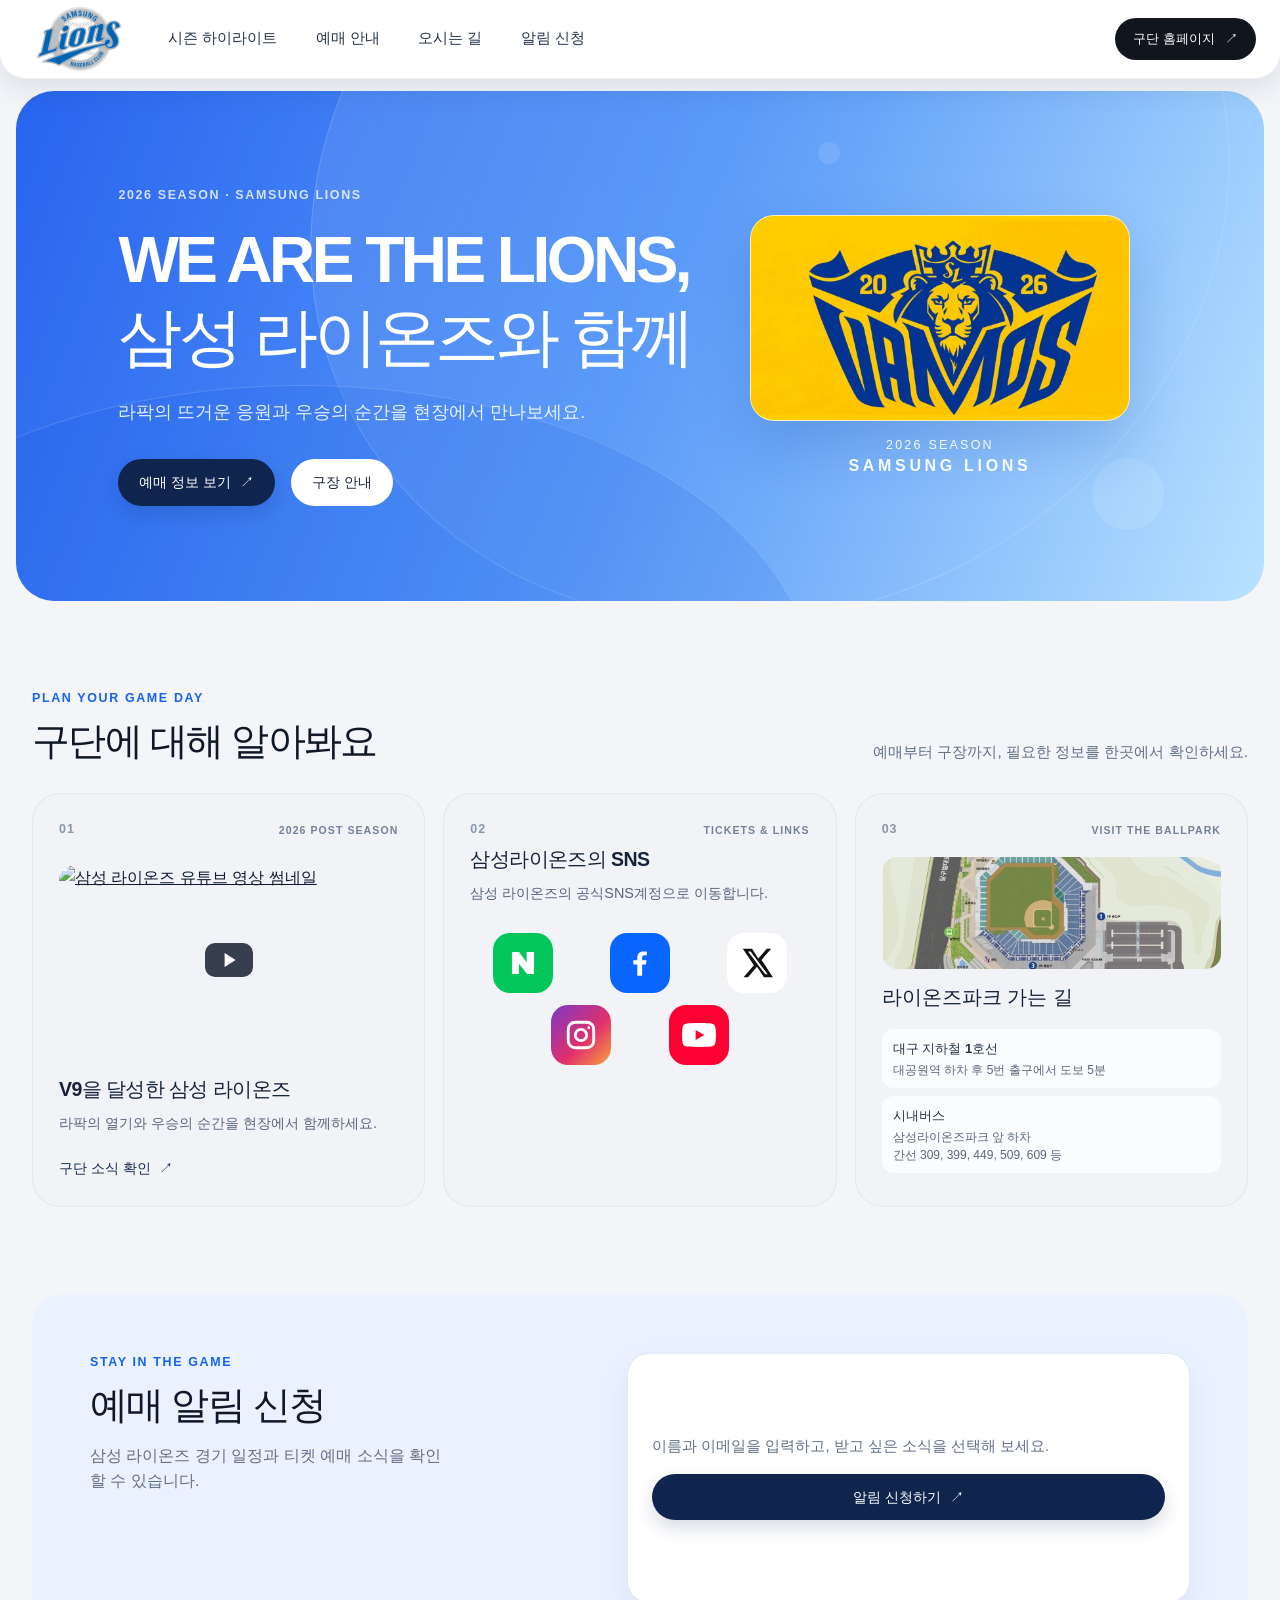
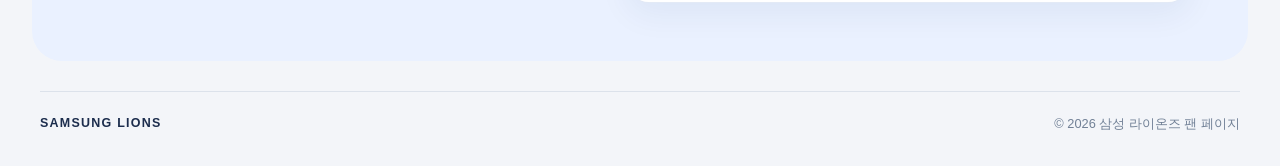
==== commit 32780360: "Improve responsive mobile navigation Animate the mobile menu and place it in document flow so it no " ====
--- a/랜딩페이지 과제/index.html
+++ b/랜딩페이지 과제/index.html
@@ -24,14 +24,25 @@
             />
           </a>
 
-          <input type="checkbox" id="menu-toggle" class="menu-toggle" />
+          <input
+            type="checkbox"
+            id="menu-toggle"
+            class="menu-toggle"
+            aria-label="모바일 메뉴"
+            aria-controls="primary-navigation"
+            aria-expanded="false"
+          />
           <label for="menu-toggle" class="hamburger" aria-label="메뉴 열기">
             <span></span>
             <span></span>
             <span></span>
           </label>
 
-          <nav class="nav-menu" aria-label="주요 메뉴">
+          <nav
+            class="nav-menu"
+            id="primary-navigation"
+            aria-label="주요 메뉴"
+          >
             <a
               href="https://www.youtube.com/watch?v=x0roIbfOvQA&amp;list=PLkXXwsF-ojWxRLoCPwugNkr9w2nGDt0zK"
               target="_blank"
@@ -435,6 +446,18 @@
       </footer>
     </div>
     <script>
+      const menuToggle = document.querySelector("#menu-toggle");
+      const menuLinks = document.querySelectorAll("#primary-navigation a");
+      menuToggle.addEventListener("change", () => {
+        menuToggle.setAttribute("aria-expanded", String(menuToggle.checked));
+      });
+      menuLinks.forEach((link) =>
+        link.addEventListener("click", () => {
+          menuToggle.checked = false;
+          menuToggle.setAttribute("aria-expanded", "false");
+        }),
+      );
+
       const mapChoiceDialog = document.querySelector("#map-choice-dialog");
       const mapChoiceTrigger = document.querySelector(".map-choice-trigger");
       const mapChoiceClose = document.querySelector("[data-close-map-dialog]");
--- a/랜딩페이지 과제/style.css
+++ b/랜딩페이지 과제/style.css
@@ -41,8 +41,13 @@
     position: sticky;
     top: 0;
     z-index: 10;
-    background: rgba(255, 255, 255, 0.96);
+    width: calc(100% + 32px);
+    margin-left: -16px;
+    border-bottom: 1px solid rgba(16, 37, 77, 0.06);
+    border-radius: 0 0 26px 26px;
+    background: #fff;
     backdrop-filter: blur(14px);
+    box-shadow: 0 10px 28px rgba(20, 35, 60, 0.1);
 }
 
 .header-container {
@@ -949,6 +954,11 @@
         padding-bottom: 12px;
     }
 
+    .header {
+        width: calc(100% + 20px);
+        margin-left: -10px;
+    }
+
     .header-container {
         position: relative;
         width: calc(100% - 32px);
@@ -956,8 +966,17 @@
         gap: 12px;
     }
 
+    .landing-header .header-container {
+        flex-wrap: wrap;
+    }
+
     .landing-header .header-logo-wrap {
         display: none;
+    }
+
+    .landing-header .header-cta {
+        order: 1;
+        margin-left: auto;
     }
 
     .header-cta {
@@ -965,8 +984,18 @@
         font-size: 0.76rem;
     }
 
+    .menu-toggle {
+        position: absolute;
+        left: 0;
+        display: block;
+        width: 1px;
+        height: 1px;
+        opacity: 0;
+    }
+
     .hamburger {
         display: flex;
+        order: 0;
         width: 24px;
         height: 19px;
         flex: 0 0 24px;
@@ -975,6 +1004,12 @@
         margin-right: auto;
         padding: 1px 0;
         cursor: pointer;
+        transition: outline-color 0.2s ease;
+    }
+
+    .menu-toggle:focus-visible + .hamburger {
+        outline: 3px solid rgba(23, 87, 206, 0.35);
+        outline-offset: 5px;
     }
 
     .hamburger span {
@@ -983,31 +1018,97 @@
         height: 2px;
         border-radius: 2px;
         background: #18243a;
+        transition: transform 0.28s ease, opacity 0.2s ease;
+    }
+
+    .menu-toggle:checked + .hamburger span:first-child {
+        transform: translateY(7px) rotate(45deg);
+    }
+
+    .menu-toggle:checked + .hamburger span:nth-child(2) {
+        opacity: 0;
+    }
+
+    .menu-toggle:checked + .hamburger span:last-child {
+        transform: translateY(-7px) rotate(-45deg);
     }
 
     .nav-menu {
-        position: absolute;
-        top: calc(100% - 1px);
-        right: -16px;
-        left: -16px;
-        display: none;
+        position: relative;
+        order: 2;
+        width: calc(100% + 32px);
+        flex: 0 0 auto;
+        margin-left: -16px;
+        display: flex;
         align-items: stretch;
+        flex-direction: column;
         gap: 0;
-        padding: 8px 16px 14px;
-        border-top: 1px solid #edf0f5;
+        max-height: 0;
+        overflow: hidden;
+        padding: 0 16px;
+        border-top: 0 solid #edf0f5;
+        border-radius: 0 0 20px 20px;
         background: #fff;
-        box-shadow: 0 12px 18px rgba(20, 35, 60, 0.08);
+        opacity: 0;
+        pointer-events: none;
+        transform: translateY(-8px);
+        visibility: hidden;
+        transition:
+            max-height 0.34s cubic-bezier(0.2, 0.7, 0.25, 1),
+            padding 0.28s ease,
+            border-width 0.2s ease,
+            border-color 0.2s ease,
+            opacity 0.2s ease,
+            transform 0.28s ease,
+            box-shadow 0.28s ease,
+            visibility 0s linear 0.34s;
     }
 
     .nav-menu a {
-        padding: 12px 5px;
+        flex: 0 0 auto;
+        padding: 0 5px;
         border-bottom: 1px solid #eef1f5;
         font-size: 0.9rem;
+        opacity: 0;
+        transform: translateY(-5px);
+        transition:
+            padding 0.28s ease,
+            opacity 0.18s ease,
+            transform 0.22s ease;
     }
 
     .menu-toggle:checked ~ .nav-menu {
-        display: flex;
-        flex-direction: column;
+        max-height: 280px;
+        padding: 8px 16px 14px;
+        border-top-width: 1px;
+        box-shadow: 0 12px 18px rgba(20, 35, 60, 0.08);
+        opacity: 1;
+        pointer-events: auto;
+        transform: translateY(0);
+        visibility: visible;
+        transition-delay: 0s;
+    }
+
+    .menu-toggle:checked ~ .nav-menu a {
+        padding: 12px 5px;
+        opacity: 1;
+        transform: translateY(0);
+    }
+
+    .menu-toggle:checked ~ .nav-menu a:nth-child(1) {
+        transition-delay: 0.04s;
+    }
+
+    .menu-toggle:checked ~ .nav-menu a:nth-child(2) {
+        transition-delay: 0.08s;
+    }
+
+    .menu-toggle:checked ~ .nav-menu a:nth-child(3) {
+        transition-delay: 0.12s;
+    }
+
+    .menu-toggle:checked ~ .nav-menu a:nth-child(4) {
+        transition-delay: 0.16s;
     }
 
     main {
